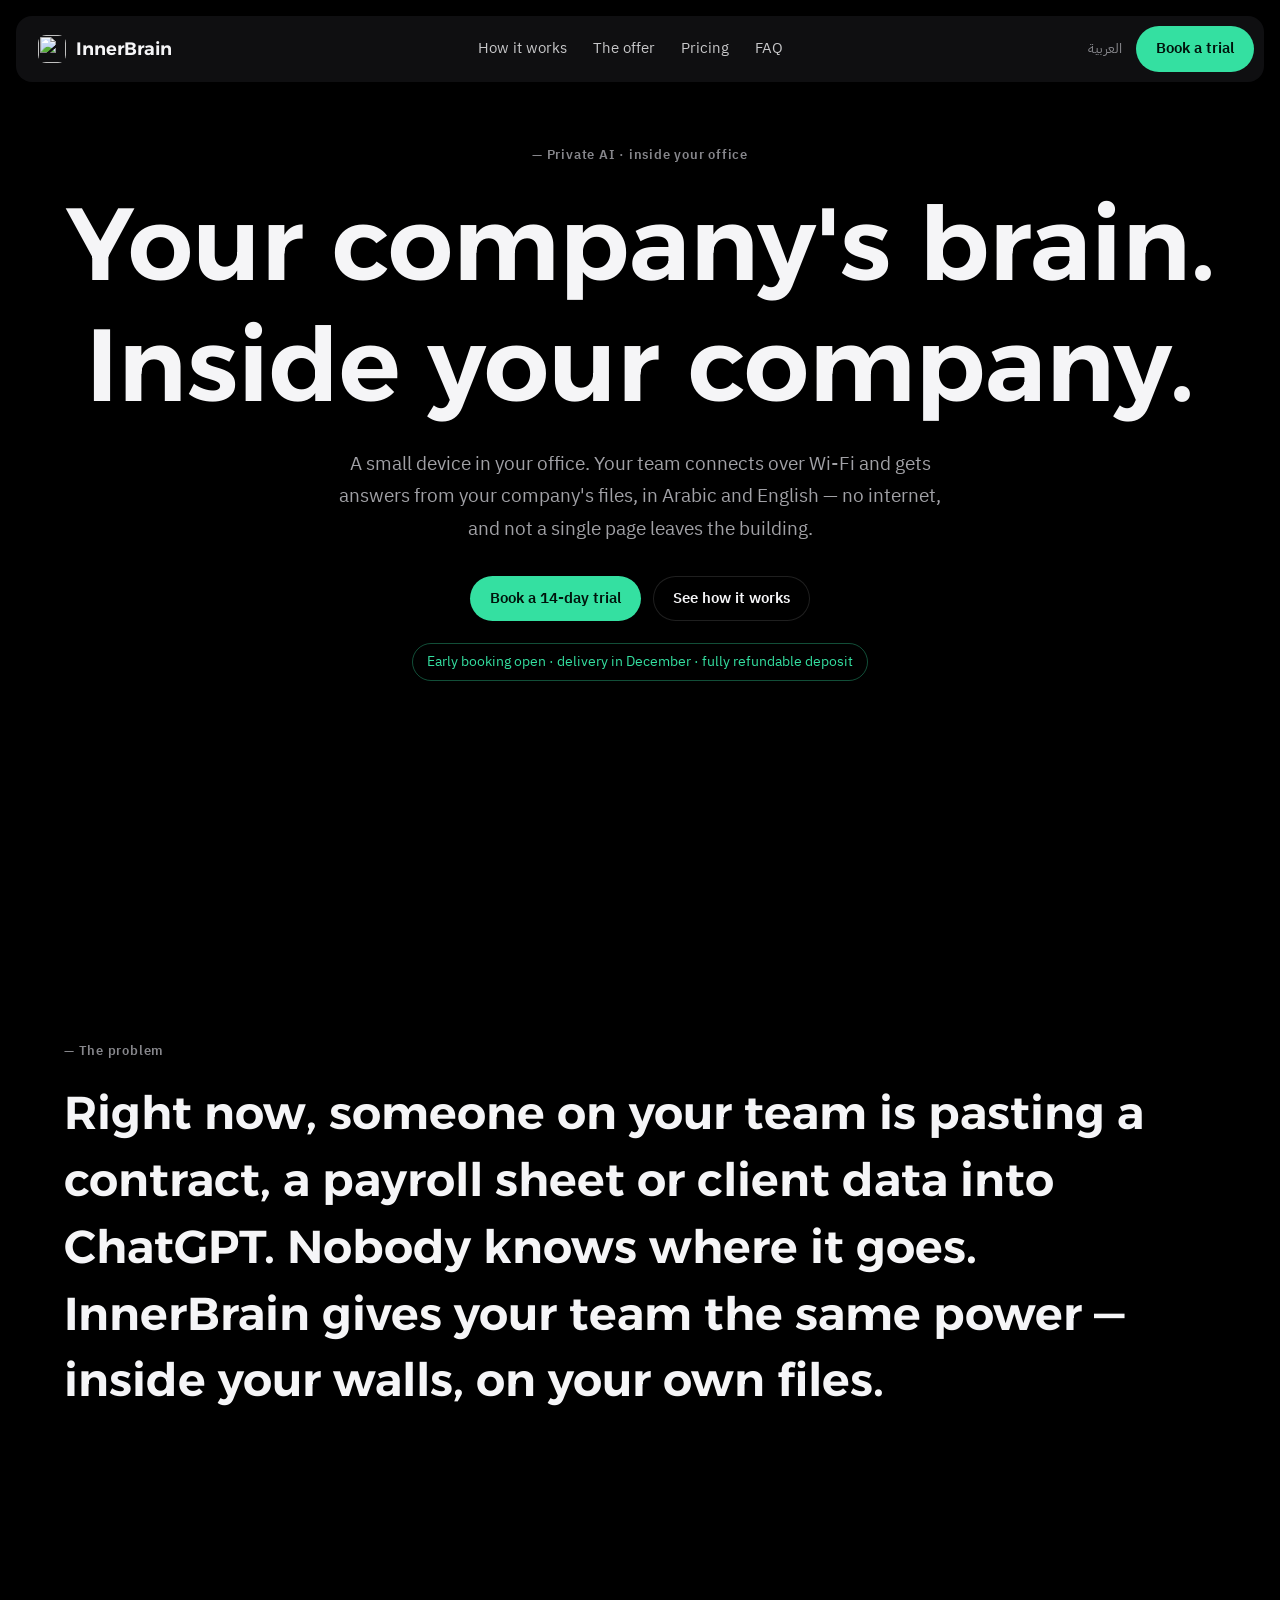
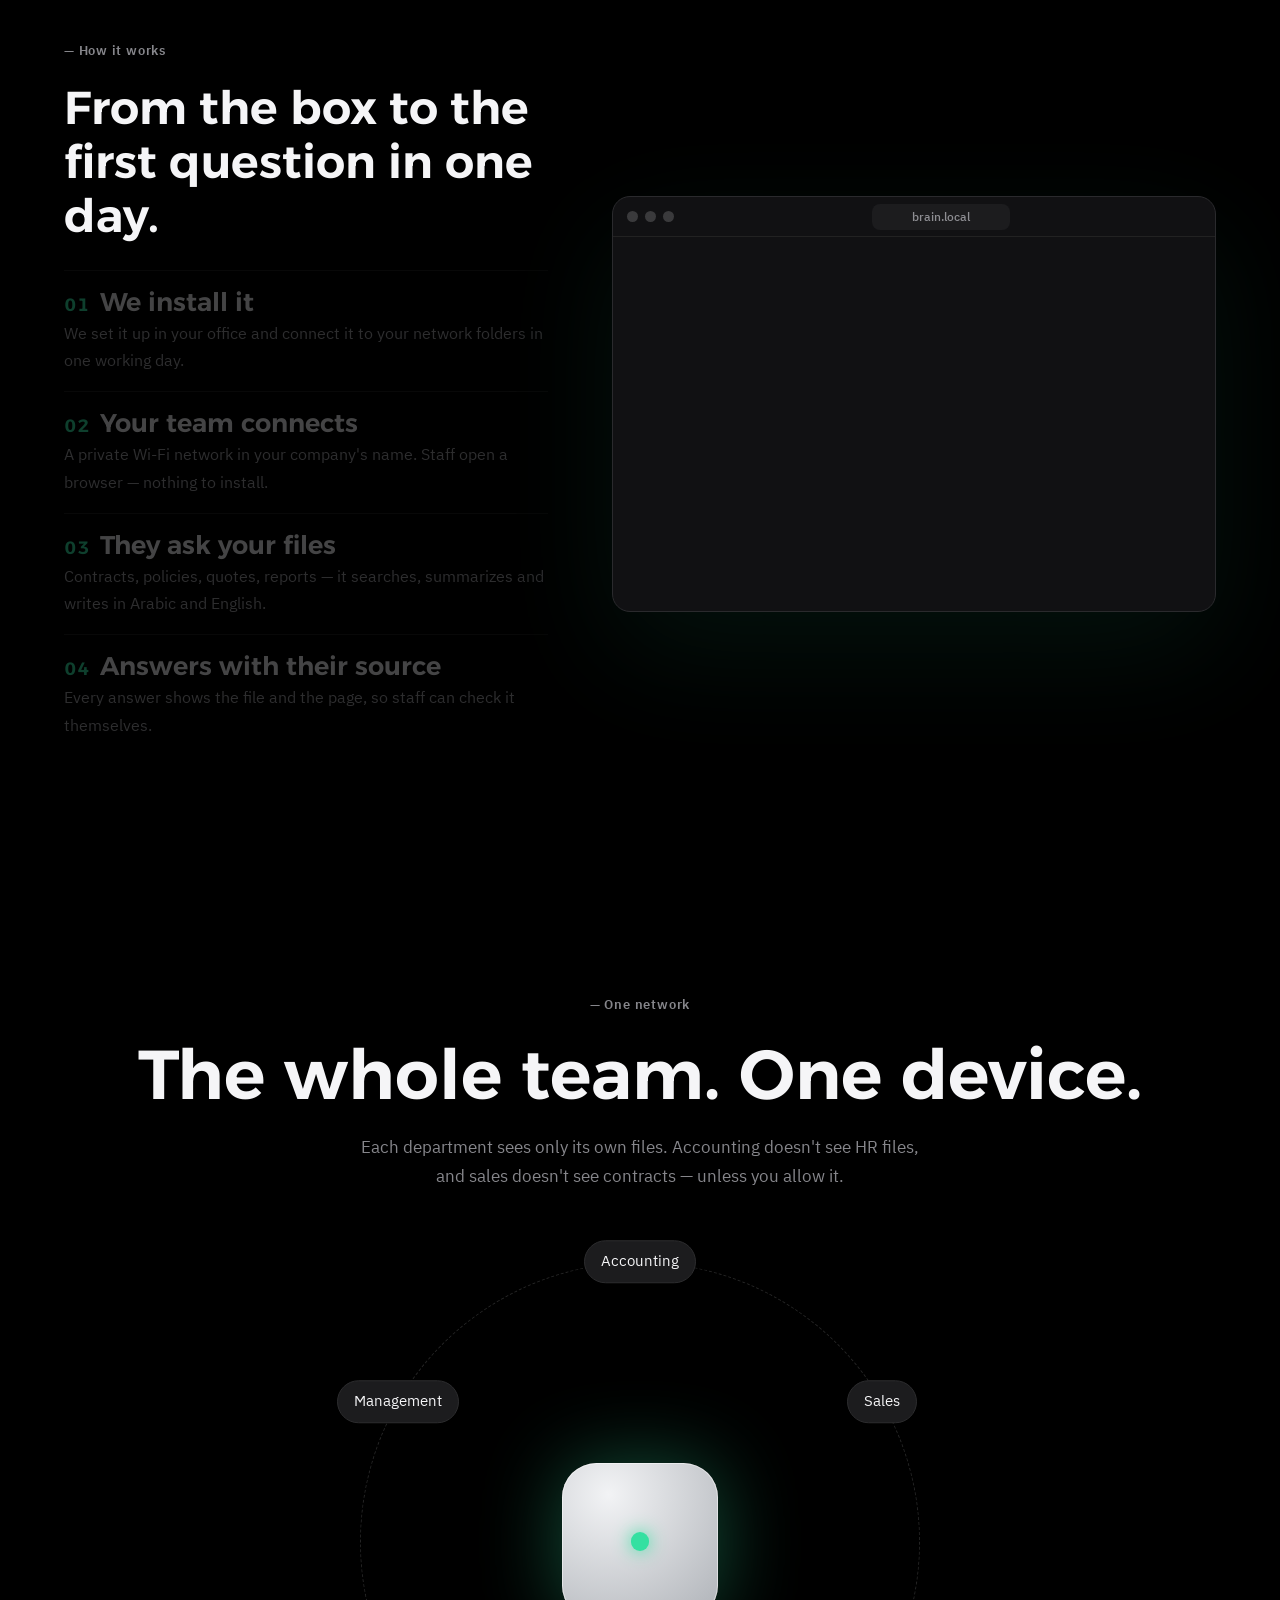
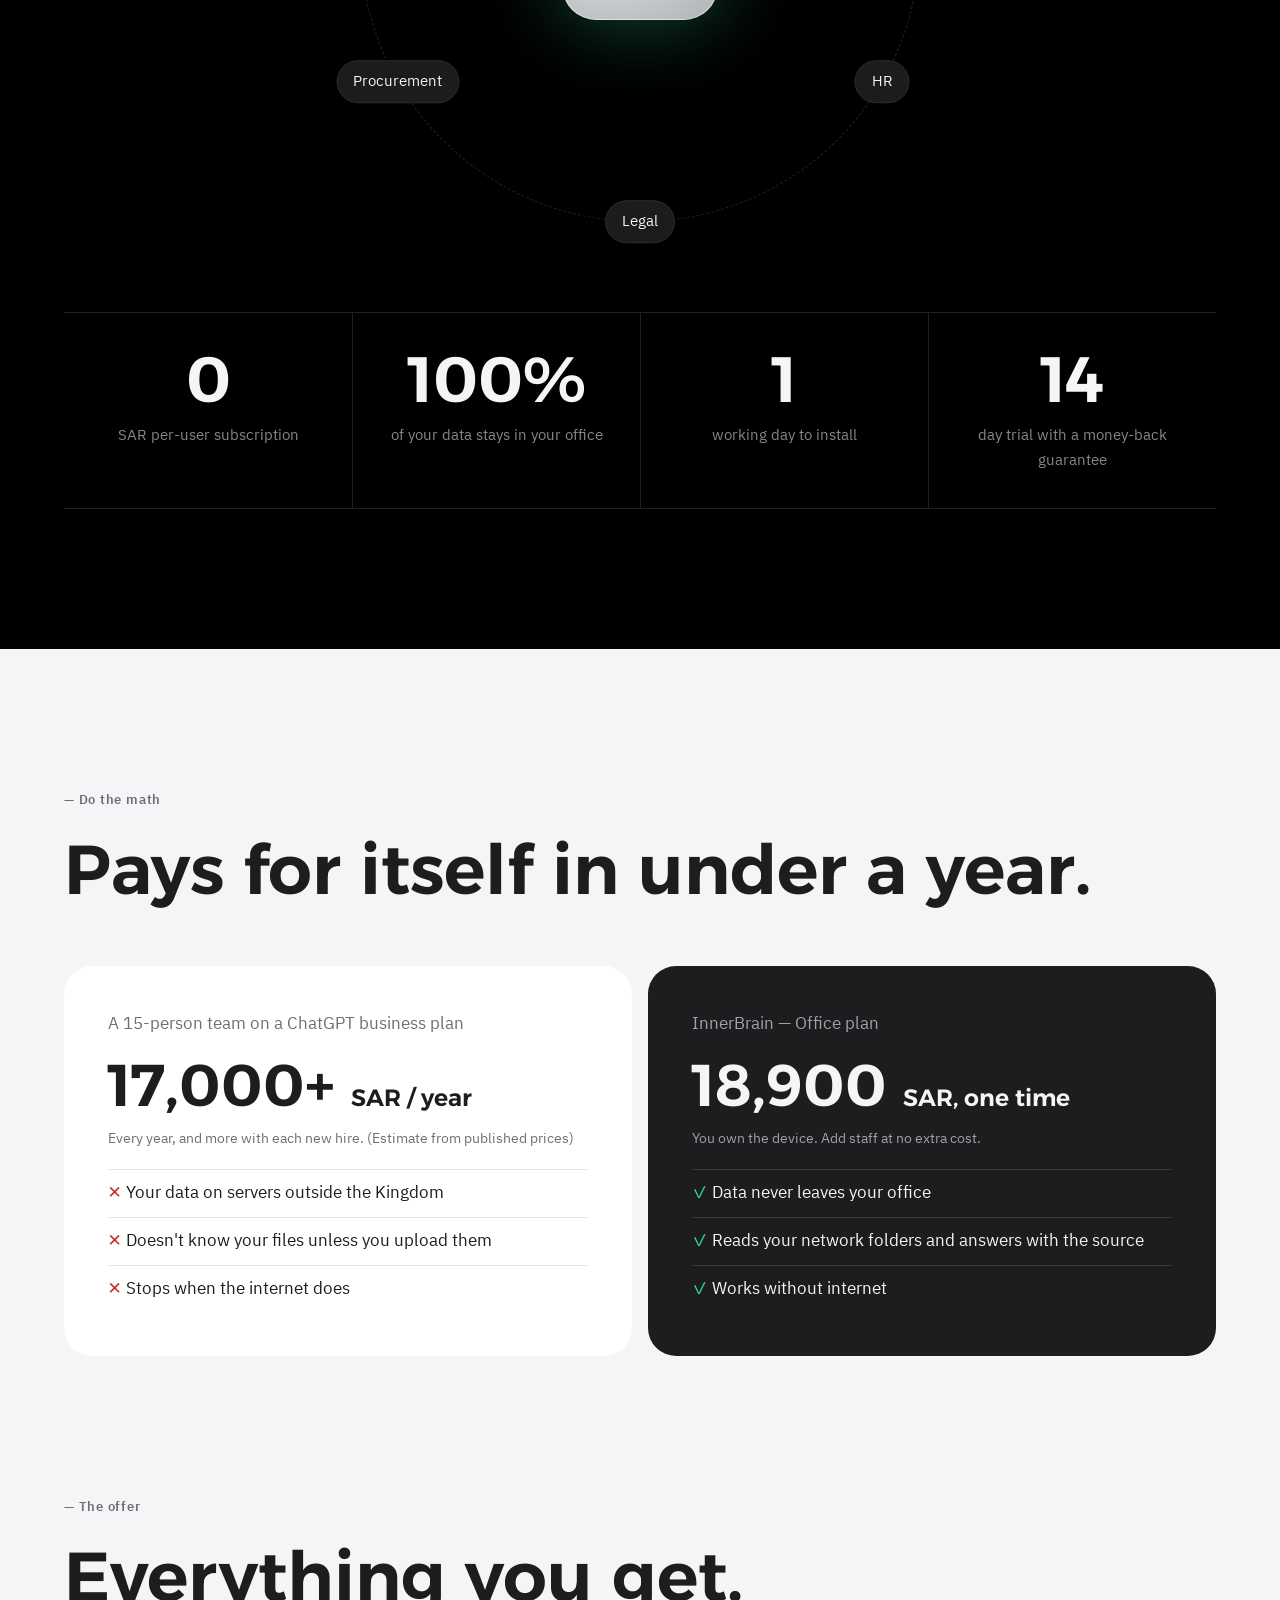
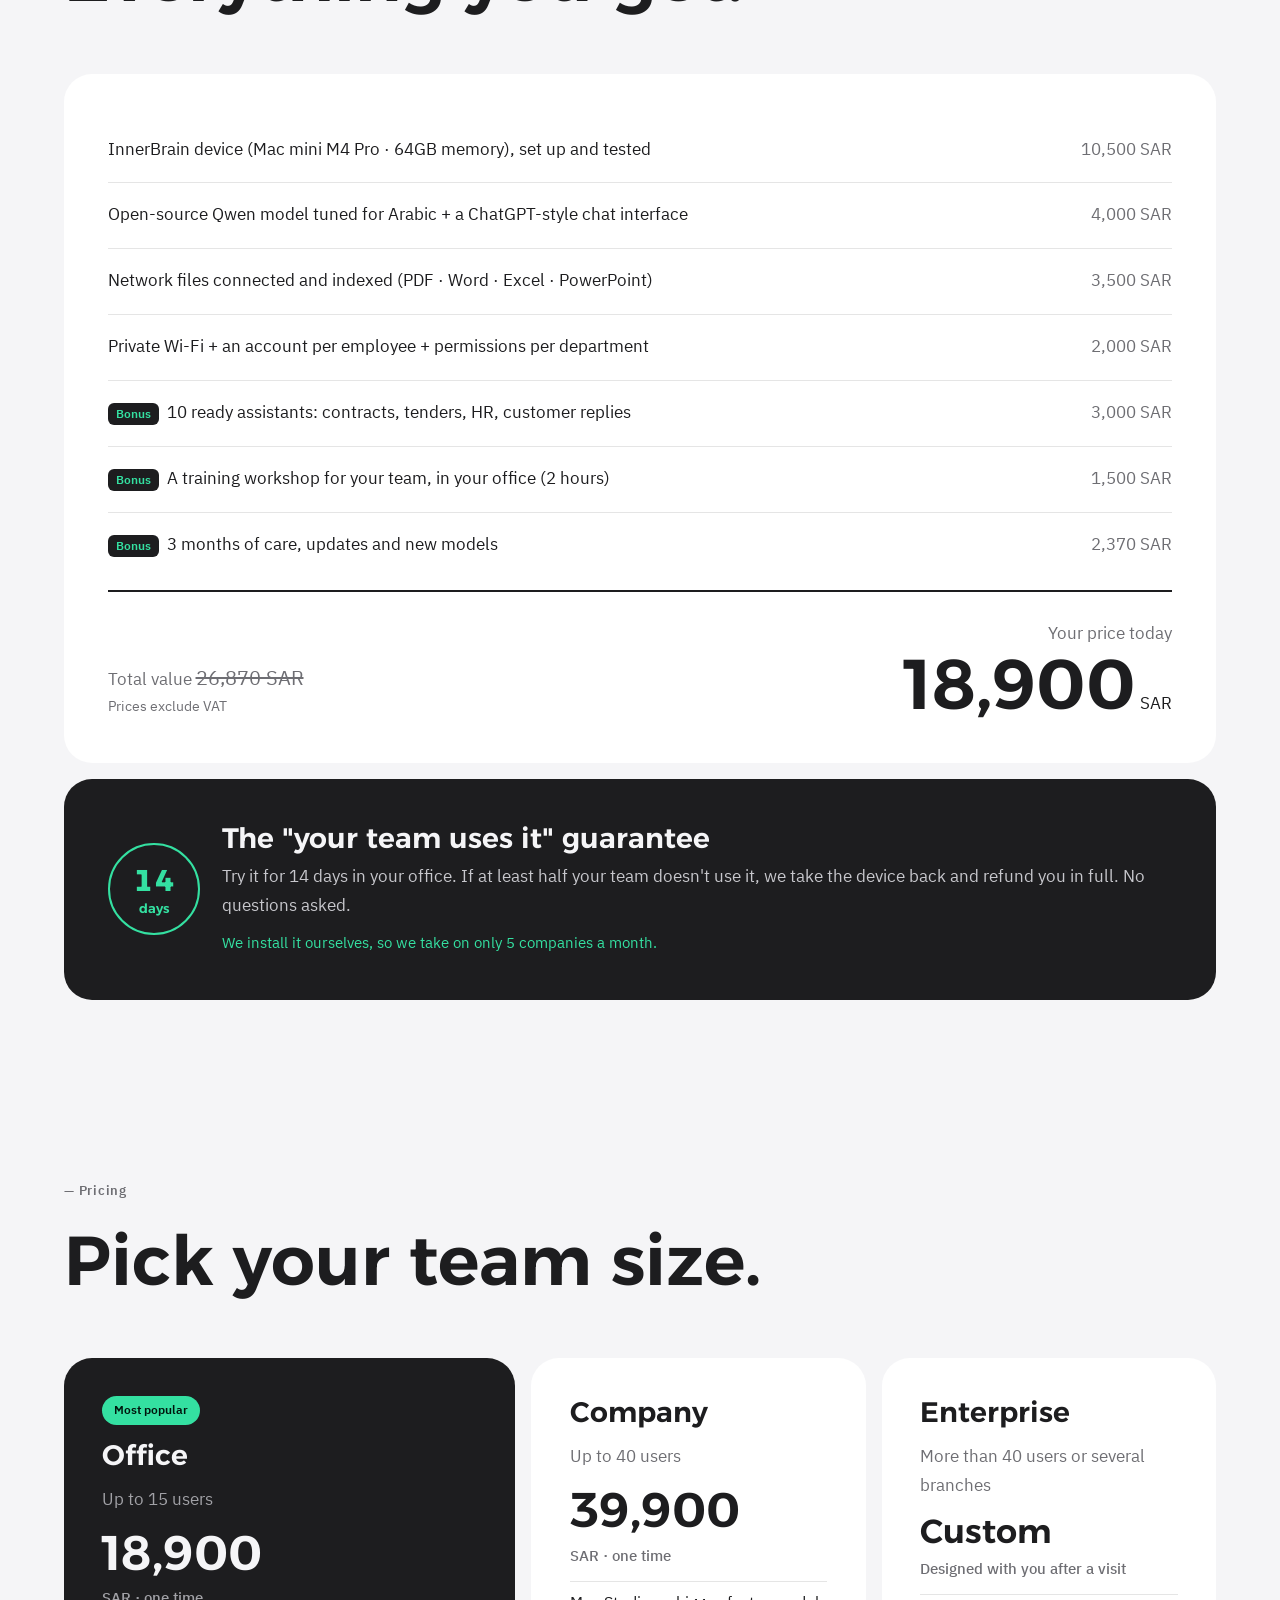
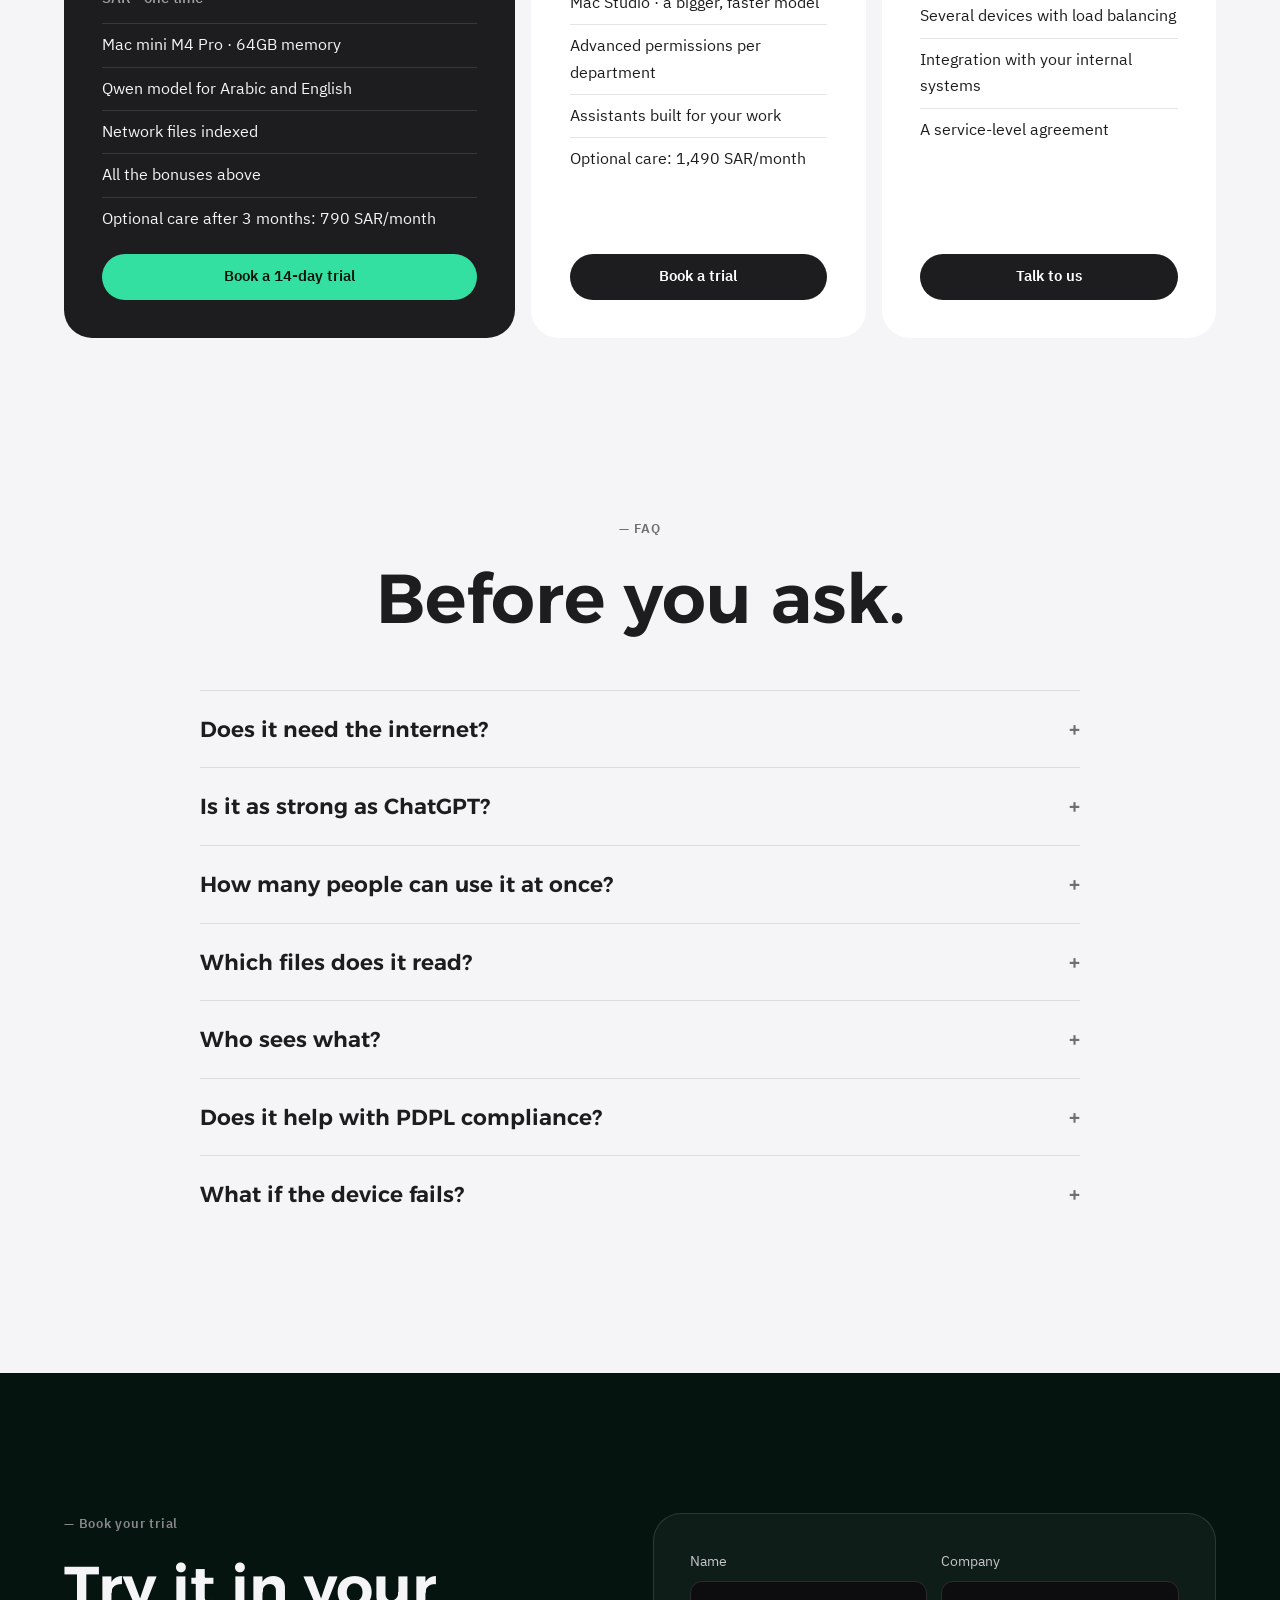
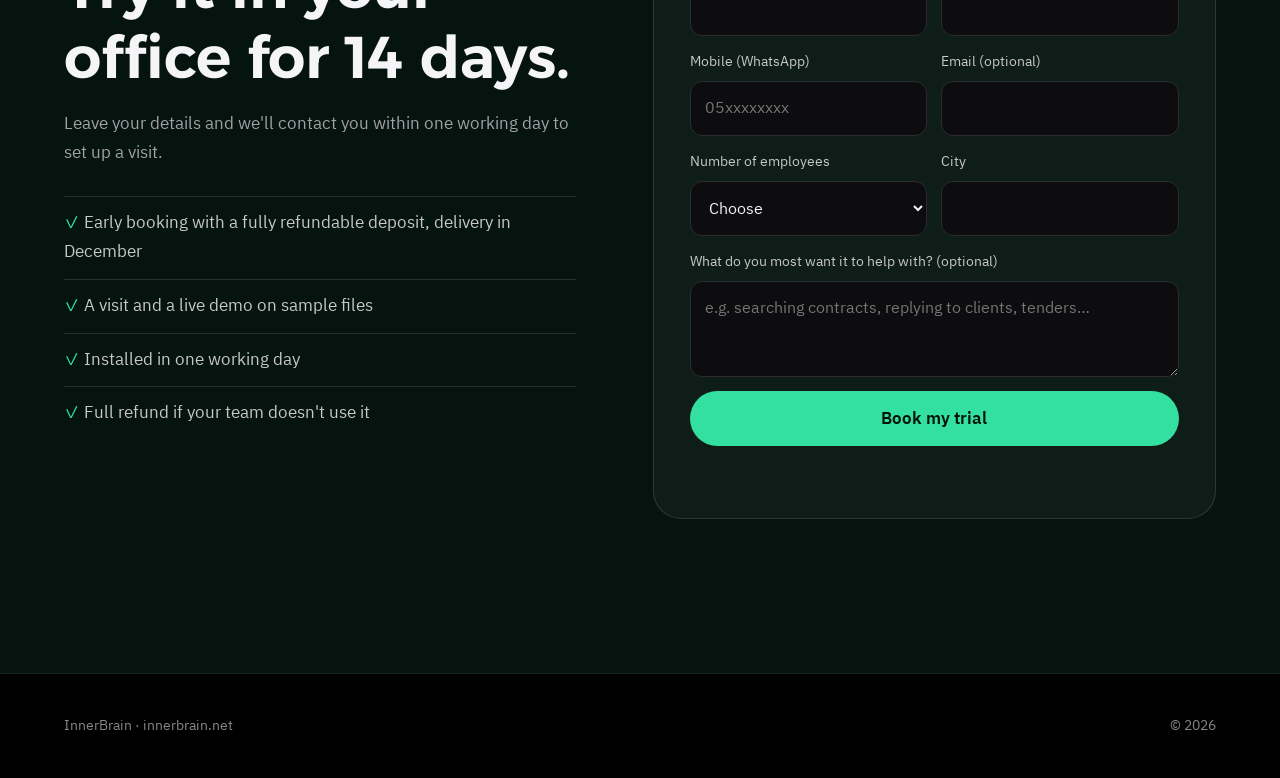
==== public/en.html @ 53746c4b "Add English page at /en and the early-booking line /en is generated from index.html by make_en.py; b" ====
<!doctype html>
<!-- InnerBrain landing page (English, generated by make_en.py from index.html): private on-prem AI box for companies, offer, pricing and demo-request form. -->
<html lang="en" dir="ltr" data-motion="ui">
<head>
<meta charset="utf-8">
<meta name="viewport" content="width=device-width, initial-scale=1">
<title>InnerBrain — Private AI inside your office</title>
<meta name="description" content="A private AI device for your office. Your team asks the company's files in Arabic and English over Wi-Fi — no internet, and no data leaves the building.">
<meta property="og:title" content="InnerBrain — Your company's brain. Inside your company.">
<meta property="og:description" content="Private AI that runs inside your office and knows your files. No per-user subscription, and your data never leaves.">
<meta property="og:url" content="https://innerbrain.net/en">
<meta property="og:type" content="website">
<meta name="theme-color" content="#000000">
<link rel="alternate" hreflang="ar" href="https://innerbrain.net/en"><link rel="alternate" hreflang="en" href="https://innerbrain.net/en">
<link rel="icon" type="image/png" href="/logo.png"><link rel="apple-touch-icon" href="/logo.png">
<link rel="preconnect" href="https://fonts.googleapis.com"><link rel="preconnect" href="https://fonts.gstatic.com" crossorigin>
<link href="https://fonts.googleapis.com/css2?family=Alexandria:wght@500;600;700&family=IBM+Plex+Sans+Arabic:wght@400;500;600&display=swap" rel="stylesheet">
<link rel="stylesheet" href="motion-kit.css">
<style>
:root { --bg:#000; --ink:#f5f5f7; --mute:#86868b; --line:rgba(255,255,255,.12); --paper:#f5f5f7; --dark:#1d1d1f;
  --accent:#34e0a1; --pad:clamp(20px,5vw,72px); --ease:cubic-bezier(.22,1,.36,1); }
* { box-sizing:border-box; margin:0; }
html, body { overflow-x:clip; }
body { background:var(--bg); color:var(--ink); font:400 17px/1.7 "IBM Plex Sans Arabic", system-ui, sans-serif; -webkit-font-smoothing:antialiased; }
h1, h2, h3 { font-family:"Alexandria", "IBM Plex Sans Arabic", sans-serif; font-weight:600; letter-spacing:0; line-height:1.18; }
h1 { font-size:clamp(44px, 8vw, 116px); } h2 { font-size:clamp(34px, 5.4vw, 80px); } h3 { font-size:clamp(22px, 2.2vw, 30px); }
a { color:inherit; }
.eyebrow { font-size:13px; font-weight:600; letter-spacing:.06em; color:var(--mute); margin-bottom:18px; } .eyebrow::before { content:"— "; }
.mute { color:var(--mute); }
.acc { color:var(--accent); }
section { padding:140px var(--pad); position:relative; }
.wrap { max-width:1180px; margin-inline:auto; }
.num { unicode-bidi:plaintext; font-feature-settings:"tnum"; }

/* nav */
nav[data-nav] { display:flex; justify-content:space-between; align-items:center; gap:16px; padding:10px 10px 10px 22px; padding-inline-start:22px; border-radius:16px; background:rgba(22,22,24,.72); backdrop-filter:blur(16px); color:var(--ink); }
nav[data-nav].is-compact { background:rgba(22,22,24,.82); }
.lang { font-size:14px; color:var(--mute); text-decoration:none; margin-inline-end:14px; } .lang:hover { color:var(--ink); }
.preorder { display:inline-block; margin-top:22px; font-size:14px; color:var(--accent); border:1px solid rgba(52,224,161,.35); border-radius:999px; padding:6px 14px; }
.brand { display:flex; align-items:center; gap:10px; font:600 18px "Alexandria"; text-decoration:none; direction:ltr; }
.brand img { width:28px; height:28px; border-radius:8px; display:block; }
.links { display:flex; gap:26px; font-size:15px; } .links a { text-decoration:none; opacity:.8; }
.pill { display:inline-flex; align-items:center; gap:8px; padding:10px 20px; border-radius:999px; background:var(--accent); color:#00140c; font-weight:600; font-size:15px; text-decoration:none; border:0; cursor:pointer; font-family:inherit; transition:background-color .22s var(--ease), color .22s var(--ease); }
.pill:hover { background:#fff; }
.ghost { background:transparent; color:var(--ink); box-shadow:inset 0 0 0 1px var(--line); } .ghost:hover { background:rgba(255,255,255,.08); }
@media (max-width:820px){ .links { display:none; } }

/* hero scene */
.hero { height:100vh; min-height:640px; padding:0; overflow:hidden; text-align:center; }
.hero-copy { position:relative; z-index:2; padding:clamp(110px,16vh,150px) var(--pad) 0; }
.hero-copy p.sub { max-width:620px; margin:22px auto 0; font-size:clamp(17px,1.5vw,20px); color:#a1a1a6; }
.hero-copy .ctas { display:flex; gap:12px; justify-content:center; margin-top:30px; flex-wrap:wrap; }
.stage { position:absolute; inset:0; display:grid; place-items:center; perspective:1500px; pointer-events:none; transform:translateY(46vh); }
.mini { --s:min(56vw, 380px); width:calc(var(--s) * 1.5); height:calc(var(--s) * 1.5); background:transparent; --poster-color:transparent; }
.glow { position:absolute; width:min(110vw, 900px); aspect-ratio:1.6; background:radial-gradient(closest-side, rgba(52,224,161,.34), rgba(52,224,161,.08) 55%, transparent); filter:blur(10px); opacity:0; transform:scale(.7); }
.rings { position:absolute; width:var(--r, min(56vw,380px)); aspect-ratio:1; }
.rings span { position:absolute; inset:0; border-radius:50%; border:1px solid var(--accent); opacity:0; }
.hero.on .rings span { animation:ring 3.6s cubic-bezier(.22,1,.36,1) infinite; } .hero.on .rings span:nth-child(2){ animation-delay:1.2s } .hero.on .rings span:nth-child(3){ animation-delay:2.4s }
@keyframes ring { from { transform:scale(.9); opacity:.55 } to { transform:scale(2.6); opacity:0 } }
.lines { position:absolute; z-index:2; inset-inline:0; top:clamp(110px,18vh,170px); }
.line { position:absolute; inset-inline:0; padding-inline:var(--pad); font:600 clamp(32px,5.6vw,84px)/1.2 "Alexandria"; opacity:0; }
.line small { display:block; font:400 clamp(16px,1.4vw,19px)/1.6 "IBM Plex Sans Arabic"; color:#a1a1a6; margin-top:14px; }
html.static .stage { transform:none; position:relative; height:520px; }
html.static .glow { opacity:1; transform:none; }
html.static .hero { height:auto; }
html.static .lines { position:static; padding-bottom:100px; } html.static .line { position:static; opacity:1; margin-top:28px; font-size:clamp(26px,3.4vw,44px); }

/* manifesto */
.manifesto p[data-highlight] { font:600 clamp(26px,3.6vw,52px)/1.45 "Alexandria"; max-width:1100px; }

/* steps */
[data-steps] { display:grid; grid-template-columns:1fr 1.25fr; gap:clamp(30px,5vw,80px); align-items:center; height:100vh; padding-block:0; }
[data-step] { opacity:.28; padding:16px 0; border-top:1px solid var(--line); transition:opacity .5s var(--ease); }
[data-step].is-on { opacity:1; }
[data-step] h3 { font-size:clamp(20px,2vw,28px); } [data-step] h3 span { color:var(--accent); font-size:.7em; margin-inline-end:10px; }
[data-step] p { color:#a1a1a6; font-size:16px; margin-top:4px; }
.win { position:relative; width:100%; aspect-ratio:16/11; border-radius:18px; background:#111113; border:1px solid #2a2a2d; overflow:hidden; box-shadow:0 40px 120px rgba(52,224,161,.08), 0 30px 80px rgba(0,0,0,.6); }
.win .bar { height:40px; display:flex; align-items:center; gap:7px; padding:0 14px; border-bottom:1px solid #222; direction:ltr; }
.win .bar i { width:11px; height:11px; border-radius:50%; background:#3a3a3c; }
.win .bar em { margin-inline:auto; font:500 12px/1 "IBM Plex Sans Arabic"; font-style:normal; color:#8e8e93; background:#1c1c1e; padding:7px 40px; border-radius:8px; }
[data-screen] { position:absolute; inset:40px 0 0; padding:clamp(16px,3vw,34px); opacity:0; transition:opacity .5s var(--ease); display:flex; flex-direction:column; gap:12px; font-size:clamp(13px,1.15vw,16px); }
[data-screen].is-on { opacity:1; }
.wifi { max-width:340px; margin:auto; width:100%; background:#1c1c1e; border-radius:14px; padding:8px; }
.wifi div { display:flex; justify-content:space-between; padding:10px 12px; border-radius:9px; color:#d1d1d6; }
.wifi div.sel { background:var(--accent); color:#00140c; font-weight:600; }
.msg { max-width:82%; padding:12px 16px; border-radius:16px; line-height:1.65; }
.msg.me { align-self:flex-start; background:#2c2c2e; border-start-start-radius:4px; }
.msg.ai { align-self:flex-end; background:#1a2a23; border:1px solid rgba(52,224,161,.25); border-start-end-radius:4px; }
.src { display:inline-flex; gap:8px; align-items:center; margin-top:10px; font-size:.85em; color:var(--accent); background:rgba(52,224,161,.08); padding:5px 10px; border-radius:8px; }
.chips { display:flex; gap:8px; flex-wrap:wrap; } .chips span { border:1px solid #333; border-radius:999px; padding:6px 12px; color:#aeaeb2; font-size:.9em; }
.typing { color:var(--mute); font-size:.9em; } .typing::after { content:"…"; animation:blink 1.2s steps(3) infinite; }
@keyframes blink { 50% { opacity:.2 } }
@media (max-width:767px){ [data-steps] { grid-template-columns:1fr; height:auto; padding-block:120px; } }

/* network orbit */
.net { text-align:center; overflow:hidden; }
.orbit-box { position:relative; width:min(84vw,560px); aspect-ratio:1; margin:70px auto 0; }
.orbit-box .core { position:absolute; inset:36%; border-radius:22%; background:radial-gradient(120% 120% at 30% 20%,#f2f3f5,#a5a9af); box-shadow:0 0 80px rgba(52,224,161,.35), inset 0 0 0 1px rgba(255,255,255,.5); }
.orbit-box .core::after { content:""; position:absolute; inset:44%; border-radius:50%; background:var(--accent); box-shadow:0 0 18px var(--accent); }
.orbit-box .track { position:absolute; inset:0; border-radius:50%; border:1px dashed rgba(255,255,255,.14); }
.mk-orbit { position:absolute; inset:0; }
.mk-orbit > span { position:absolute; translate:-50% -50%; white-space:nowrap; background:#1c1c1e; border:1px solid #2c2c2e; padding:8px 16px; border-radius:999px; font-size:clamp(12px,1.4vw,15px); }

/* stats */
.stats { display:grid; grid-template-columns:repeat(4,1fr); margin-top:90px; border-block:1px solid var(--line); }
.stats > div { padding:34px 24px; border-inline-start:1px solid var(--line); } .stats > div:first-child { border-inline-start:0; }
.stats b { display:block; font:600 clamp(40px,5vw,72px)/1 "Alexandria"; }
.stats span { color:var(--mute); font-size:15px; display:block; margin-top:12px; }
@media (max-width:820px){ .stats { grid-template-columns:1fr 1fr; } .stats > div:nth-child(3) { border-inline-start:0; } .stats > div { border-top:1px solid var(--line); } }

/* light half */
.light { background:var(--paper); color:var(--dark); --line:rgba(0,0,0,.1); --mute:#6e6e73; }
.vs { display:grid; grid-template-columns:1fr 1fr; gap:16px; margin-top:56px; }
.vs > div { border-radius:28px; padding:clamp(26px,3.4vw,48px); background:#fff; }
.vs > div.us { background:var(--dark); color:#f5f5f7; }
.vs .big { font:600 clamp(40px,4.6vw,68px)/1.1 "Alexandria"; margin:14px 0 10px; }
.vs ul { padding:0; list-style:none; margin-top:18px; } .vs li { padding:9px 0; border-top:1px solid var(--line); }
.vs .us li { border-color:rgba(255,255,255,.12); }
.vs .us li::before { content:"✓  "; color:var(--accent); } .vs .them li::before { content:"✕  "; color:#c4302b; }
@media (max-width:820px){ .vs { grid-template-columns:1fr; } }

.stack { margin-top:56px; background:#fff; border-radius:28px; padding:clamp(22px,3.4vw,52px); }
.stack .row { display:flex; justify-content:space-between; gap:20px; padding:18px 0; border-top:1px solid var(--line); }
.stack .row:first-child { border-top:0; }
.stack .row .v { white-space:nowrap; color:var(--mute); }
.stack .row em { font-style:normal; font-size:12px; font-weight:600; background:var(--dark); color:var(--accent); padding:2px 8px; border-radius:6px; margin-inline-end:8px; }
.stack .total { display:flex; justify-content:space-between; align-items:end; flex-wrap:wrap; gap:20px; margin-top:12px; padding-top:28px; border-top:2px solid var(--dark); }
.stack .total s { color:var(--mute); font-size:20px; }
.stack .total b { font:600 clamp(44px,5.5vw,80px)/1 "Alexandria"; }
.guarantee { display:grid; grid-template-columns:auto 1fr; gap:22px; align-items:center; margin-top:16px; background:var(--dark); color:#f5f5f7; border-radius:28px; padding:clamp(22px,3.4vw,44px); }
.seal { width:92px; height:92px; border-radius:50%; border:2px solid var(--accent); display:grid; place-items:center; text-align:center; font:600 13px/1.3 "Alexandria"; color:var(--accent); }
.seal b { font-size:30px; display:block; }

.tiers { display:grid; grid-template-columns:1.35fr 1fr 1fr; gap:16px; margin-top:56px; align-items:stretch; }
.tier { background:#fff; border-radius:28px; padding:clamp(24px,3vw,40px); display:flex; flex-direction:column; gap:14px; }
.tier.hot { background:var(--dark); color:#f5f5f7; --mute:#a1a1a6; --line:rgba(255,255,255,.12); }
.tier .tag { align-self:flex-start; font-size:12px; font-weight:600; background:var(--accent); color:#00140c; padding:4px 12px; border-radius:999px; }
.tier .price { font:600 clamp(36px,3.8vw,56px)/1 "Alexandria"; }
.tier .price small { display:block; margin-top:10px; font:500 15px "IBM Plex Sans Arabic"; color:var(--mute); }
.tier .price.ask { font-size:clamp(28px,2.6vw,38px); }
.cta h2 { font-size:clamp(36px,4.6vw,68px); }
.tier ul { list-style:none; padding:0; flex:1; } .tier li { padding:8px 0; border-top:1px solid var(--line); font-size:15.5px; }
.tier .pill { justify-content:center; } .tier:not(.hot) .pill { background:var(--dark); color:#fff; } .tier:not(.hot) .pill:hover { background:var(--accent); color:#00140c; }
@media (max-width:900px){ .tiers { grid-template-columns:1fr; } }

.faq { max-width:880px; margin:50px auto 0; }
.faq details { border-top:1px solid var(--line); padding:22px 0; }
.faq summary { cursor:pointer; list-style:none; display:flex; justify-content:space-between; gap:20px; font:600 clamp(18px,1.7vw,22px)/1.5 "Alexandria"; }
.faq summary::after { content:"+"; color:var(--mute); transition:transform .4s var(--ease); }
.faq details[open] summary::after { transform:rotate(45deg); }
.faq details p { color:#424245; margin-top:12px; max-width:760px; }

/* cta + form */
.cta { overflow:hidden; min-height:100vh; }
.cta [data-flood] { position:absolute; inset:0; background:#06140f; }
.cta .wrap { position:relative; display:grid; grid-template-columns:1fr 1.1fr; gap:clamp(30px,6vw,90px); align-items:start; }
form { display:grid; grid-template-columns:1fr 1fr; gap:14px; background:rgba(255,255,255,.04); border:1px solid var(--line); border-radius:28px; padding:clamp(20px,3vw,36px); }
form label { display:grid; gap:7px; font-size:14px; color:#c7c7cc; }
form .full { grid-column:1/-1; }
input, select, textarea { font:inherit; font-size:16px; color:var(--ink); background:#0d0d0f; border:1px solid #2c2c2e; border-radius:12px; padding:13px 14px; width:100%; transition:border-color .22s var(--ease); }
input:focus, select:focus, textarea:focus { outline:none; border-color:var(--accent); }
input[type=tel], input[type=email] { direction:ltr; text-align:left; }
textarea { min-height:96px; resize:vertical; }
.hp { position:absolute; inset-inline-start:-9999px; }
form .pill { justify-content:center; padding:15px; font-size:17px; }
#formMsg { min-height:1.5em; font-size:15px; } #formMsg.err { color:#ff6b6b; }
.thanks { text-align:center; padding:50px 20px; } .thanks b { display:block; font:600 34px "Alexandria"; color:var(--accent); margin-bottom:10px; }
.promise { list-style:none; padding:0; margin-top:28px; } .promise li { padding:12px 0; border-top:1px solid var(--line); color:#c7c7cc; } .promise li::before { content:"✓  "; color:var(--accent); }
@media (max-width:900px){ .cta .wrap, form { grid-template-columns:1fr; } }

footer { padding:40px var(--pad); color:var(--mute); font-size:14px; display:flex; justify-content:space-between; flex-wrap:wrap; gap:12px; border-top:1px solid var(--line); }
</style>
<script src="https://cdnjs.cloudflare.com/ajax/libs/gsap/3.12.5/gsap.min.js"></script>
<script src="https://cdnjs.cloudflare.com/ajax/libs/gsap/3.12.5/ScrollTrigger.min.js"></script>
<script type="module" src="https://ajax.googleapis.com/ajax/libs/model-viewer/4.1.0/model-viewer.min.js"></script>
<script src="https://cdn.jsdelivr.net/npm/lenis@1.1.13/dist/lenis.min.js"></script>
</head>
<body>
<div data-progress style="color:var(--accent)"></div>
<nav data-nav="hide">
  <a class="brand" href="#top"><img src="/logo.png" alt="" width="28" height="28">InnerBrain</a>
  <div class="links"><a class="mk-nudge" href="#how">How it works</a><a class="mk-nudge" href="#offer">The offer</a><a class="mk-nudge" href="#pricing">Pricing</a><a class="mk-nudge" href="#faq">FAQ</a></div>
  <div><a class="lang" href="/" hreflang="ar" lang="ar">العربية</a><a class="pill" href="#book">Book a trial</a></div>
</nav>

<main id="top">
<!-- Scene 1: product reveal (pinned, scrubbed) -->
<section class="hero" data-intro>
  <div class="hero-copy">
    <p class="eyebrow" data-intro-item>Private AI · inside your office</p>
    <h1 data-intro-title>Your company's brain.<br>Inside your company.</h1>
    <p class="sub" data-intro-item>A small device in your office. Your team connects over Wi-Fi and gets answers from your company's files, in Arabic and English — no internet, and not a single page leaves the building.</p>
    <div class="ctas" data-intro-item><a class="pill" href="#book">Book a 14-day trial</a><a class="pill ghost" href="#how">See how it works</a></div>
    <p class="preorder" data-intro-item>Early booking open · delivery in December · fully refundable deposit</p>
  </div>
  <div class="stage" aria-hidden="true">
    <div class="glow"></div>
    <div class="rings"><span></span><span></span><span></span></div>
    <model-viewer class="mini" src="macmini.glb" alt="InnerBrain device" camera-orbit="0deg 0deg auto" field-of-view="28deg" interaction-prompt="none" disable-zoom disable-pan disable-tap loading="eager" shadow-intensity="1" shadow-softness=".9" exposure="0.9" environment-image="neutral" interpolation-decay="60"></model-viewer>
  </div>
  <div class="lines">
    <p class="line">Works without internet.<small>The network is fully internal. If the internet goes down, work goes on.</small></p>
    <p class="line">No per-user subscription.<small>Pay once, and the device is yours.</small></p>
    <p class="line">Your data never leaves the office.<small><span class="acc">Ever.</span> No cloud, no outside servers, no training on your files.</small></p>
  </div>
</section>

<section class="manifesto">
  <div class="wrap">
    <p class="eyebrow">The problem</p>
    <p data-highlight>Right now, someone on your team is pasting a contract, a payroll sheet or client data into ChatGPT. Nobody knows where it goes. InnerBrain gives your team the same power — inside your walls, on your own files.</p>
  </div>
</section>

<!-- Scene 2: how it works (pinned steps) -->
<section id="how" data-steps class="mk-stage">
  <div>
    <p class="eyebrow">How it works</p>
    <h2 style="font-size:clamp(30px,3.6vw,52px);margin-bottom:26px">From the box to the first question in one day.</h2>
    <div data-step><h3><span class="num">01</span>We install it</h3><p>We set it up in your office and connect it to your network folders in one working day.</p></div>
    <div data-step><h3><span class="num">02</span>Your team connects</h3><p>A private Wi-Fi network in your company's name. Staff open a browser — nothing to install.</p></div>
    <div data-step><h3><span class="num">03</span>They ask your files</h3><p>Contracts, policies, quotes, reports — it searches, summarizes and writes in Arabic and English.</p></div>
    <div data-step><h3><span class="num">04</span>Answers with their source</h3><p>Every answer shows the file and the page, so staff can check it themselves.</p></div>
    <div data-steps-bar style="width:100%;height:2px;background:var(--accent);transform-origin:left;transform:scaleX(0);margin-top:10px"></div>
  </div>
  <div class="win" data-device>
    <div class="bar"><i></i><i></i><i></i><em>brain.local</em></div>
    <div data-screen>
      <p class="mute" style="text-align:center;margin-top:auto">Choose a network</p>
      <div class="wifi"><div class="sel"><span>InnerBrain-Office</span><span>🔒</span></div><div><span>Office-Guest</span><span>🔒</span></div><div><span>Printer-3F</span><span></span></div></div>
      <p class="mute" style="text-align:center;margin-bottom:auto;font-size:.85em">No internet needed — the device is the network.</p>
    </div>
    <div data-screen>
      <p style="font:600 1.6em 'Alexandria';margin-top:auto">Good morning, Sarah.</p>
      <p class="mute">How can I help today?</p>
      <div class="chips" style="margin-bottom:auto"><span>Summarize the supplier contract</span><span>Draft a reply to the client</span><span>Search the leave policy</span><span>Compare the quotes</span></div>
    </div>
    <div data-screen>
      <div class="msg me">What are the termination terms with the aluminium supplier? Is there a penalty?</div>
      <p class="typing">Searching 1,284 files on the network</p>
    </div>
    <div data-screen>
      <div class="msg me">What are the termination terms with the aluminium supplier? Is there a penalty?</div>
      <div class="msg ai">Either party may terminate with <b>60 days'</b> written notice. If you terminate before the end of the first year, a penalty of <b>10%</b> of the remaining orders applies.<br><span class="src">PDF · Contracts/Suppliers/Aluminium-2025 · page 7</span></div>
    </div>
  </div>
</section>

<!-- Scene 3: one network, whole team -->
<section class="net">
  <div class="wrap">
    <p class="eyebrow" data-fade>One network</p>
    <h2 data-split>The whole team. One device.</h2>
    <p class="mute" data-fade style="max-width:560px;margin:18px auto 0">Each department sees only its own files. Accounting doesn't see HR files, and sales doesn't see contracts — unless you allow it.</p>
    <div class="orbit-box" aria-hidden="true">
      <div class="track"></div>
      <div class="core"></div>
      <div class="mk-orbit">
        <span style="left:50%;top:0%">Accounting</span>
        <span style="left:93.3%;top:25%">Sales</span>
        <span style="left:93.3%;top:75%">HR</span>
        <span style="left:50%;top:100%">Legal</span>
        <span style="left:6.7%;top:75%">Procurement</span>
        <span style="left:6.7%;top:25%">Management</span>
      </div>
    </div>
    <div class="stats" data-stagger>
      <div><b class="num" data-count="en-US">0</b><span>SAR per-user subscription</span></div>
      <div><b class="num" data-count="en-US">100%</b><span>of your data stays in your office</span></div>
      <div><b class="num" data-count="en-US">1</b><span>working day to install</span></div>
      <div><b class="num" data-count="en-US">14</b><span>day trial with a money-back guarantee</span></div>
    </div>
  </div>
</section>

<!-- Light half: math, offer, pricing, FAQ -->
<section class="light" id="offer">
  <div class="wrap">
    <p class="eyebrow" data-fade>Do the math</p>
    <h2 data-split>Pays for itself in under a year.</h2>
    <div class="vs" data-stagger>
      <div class="them">
        <p class="mute">A 15-person team on a ChatGPT business plan</p>
        <p class="big"><span dir="ltr">17,000+</span> <small style="font-size:.4em">SAR / year</small></p>
        <p class="mute" style="font-size:14px">Every year, and more with each new hire. (Estimate from published prices)</p>
        <ul><li>Your data on servers outside the Kingdom</li><li>Doesn't know your files unless you upload them</li><li>Stops when the internet does</li></ul>
      </div>
      <div class="us">
        <p style="color:#a1a1a6">InnerBrain — Office plan</p>
        <p class="big num">18,900 <small style="font-size:.4em">SAR, one time</small></p>
        <p style="color:#a1a1a6;font-size:14px">You own the device. Add staff at no extra cost.</p>
        <ul><li>Data never leaves your office</li><li>Reads your network folders and answers with the source</li><li>Works without internet</li></ul>
      </div>
    </div>

    <div style="margin-top:140px">
      <p class="eyebrow" data-fade>The offer</p>
      <h2 data-split>Everything you get.</h2>
    </div>
    <div class="stack" data-stagger>
      <div class="row"><span>InnerBrain device (Mac mini M4 Pro · 64GB memory), set up and tested</span><span class="v num">10,500 SAR</span></div>
      <div class="row"><span>Open-source Qwen model tuned for Arabic + a ChatGPT-style chat interface</span><span class="v num">4,000 SAR</span></div>
      <div class="row"><span>Network files connected and indexed (PDF · Word · Excel · PowerPoint)</span><span class="v num">3,500 SAR</span></div>
      <div class="row"><span>Private Wi-Fi + an account per employee + permissions per department</span><span class="v num">2,000 SAR</span></div>
      <div class="row"><span><em>Bonus</em>10 ready assistants: contracts, tenders, HR, customer replies</span><span class="v num">3,000 SAR</span></div>
      <div class="row"><span><em>Bonus</em>A training workshop for your team, in your office (2 hours)</span><span class="v num">1,500 SAR</span></div>
      <div class="row"><span><em>Bonus</em>3 months of care, updates and new models</span><span class="v num">2,370 SAR</span></div>
      <div class="total">
        <div><p class="mute">Total value <s class="num">26,870 SAR</s></p><p class="mute" style="font-size:14px">Prices exclude VAT</p></div>
        <div style="text-align:right"><p class="mute">Your price today</p><b class="num">18,900</b> <span>SAR</span></div>
      </div>
    </div>
    <div class="guarantee" data-fade>
      <div class="seal"><span><b class="num">14</b>days</span></div>
      <div>
        <h3>The "your team uses it" guarantee</h3>
        <p style="color:#c7c7cc;margin-top:8px">Try it for 14 days in your office. If at least half your team doesn't use it, we take the device back and refund you in full. No questions asked.</p>
        <p class="acc" style="margin-top:10px;font-size:15px">We install it ourselves, so we take on only 5 companies a month.</p>
      </div>
    </div>
  </div>
</section>

<section class="light" id="pricing" style="padding-top:40px">
  <div class="wrap">
    <p class="eyebrow" data-fade>Pricing</p>
    <h2 data-split>Pick your team size.</h2>
    <div class="tiers" data-stagger>
      <div class="tier hot">
        <span class="tag">Most popular</span>
        <h3>Office</h3>
        <p class="mute">Up to 15 users</p>
        <p class="price num">18,900 <small>SAR · one time</small></p>
        <ul><li>Mac mini M4 Pro · 64GB memory</li><li>Qwen model for Arabic and English</li><li>Network files indexed</li><li>All the bonuses above</li><li>Optional care after 3 months: <span class="num">790</span> SAR/month</li></ul>
        <a class="pill" href="#book" data-tier="office">Book a 14-day trial</a>
      </div>
      <div class="tier">
        <h3>Company</h3>
        <p class="mute">Up to 40 users</p>
        <p class="price num">39,900 <small>SAR · one time</small></p>
        <ul><li>Mac Studio · a bigger, faster model</li><li>Advanced permissions per department</li><li>Assistants built for your work</li><li>Optional care: <span class="num">1,490</span> SAR/month</li></ul>
        <a class="pill" href="#book" data-tier="company">Book a trial</a>
      </div>
      <div class="tier">
        <h3>Enterprise</h3>
        <p class="mute">More than 40 users or several branches</p>
        <p class="price ask">Custom<small>Designed with you after a visit</small></p>
        <ul><li>Several devices with load balancing</li><li>Integration with your internal systems</li><li>A service-level agreement</li></ul>
        <a class="pill" href="#book" data-tier="enterprise">Talk to us</a>
      </div>
    </div>
  </div>
</section>

<section class="light" id="faq" style="padding-top:40px">
  <div class="wrap">
    <p class="eyebrow" data-fade style="text-align:center">FAQ</p>
    <h2 data-split style="text-align:center">Before you ask.</h2>
    <div class="faq">
      <details><summary>Does it need the internet?</summary><p>No. Everything runs inside your office network. Internet is only needed if you want remote updates, and that's optional.</p></details>
      <details><summary>Is it as strong as ChatGPT?</summary><p>For everyday work — summarizing, writing, searching your files, translating — it's very close. On very complex problems, the big cloud models are stronger. Our edge: it knows your files, and doesn't leak them.</p></details>
      <details><summary>How many people can use it at once?</summary><p>The Office plan is comfortable for up to 15 daily active users. If several people ask in the same second, answers take a few seconds longer. For bigger teams, the Company plan.</p></details>
      <details><summary>Which files does it read?</summary><p>PDF, Word, Excel, PowerPoint and text, in Arabic and English. We connect only the network folders you choose.</p></details>
      <details><summary>Who sees what?</summary><p>Every employee has an account and every department its own file space. You set the permissions, and we configure them with you on installation day.</p></details>
      <details><summary>Does it help with PDPL compliance?</summary><p>Keeping data inside your building makes compliance much easier, because nothing is transferred to a third party. We don't give legal advice, though; check with your counsel for your case.</p></details>
      <details><summary>What if the device fails?</summary><p>It carries the manufacturer's warranty, and during the care period we replace or repair it and restore your setup.</p></details>
    </div>
  </div>
</section>

<!-- Final CTA + form -->
<section class="cta" id="book">
  <div data-flood></div>
  <div class="wrap">
    <div>
      <p class="eyebrow">Book your trial</p>
      <h2 data-split>Try it in your office for 14 days.</h2>
      <p style="color:#a1a1a6;margin-top:18px">Leave your details and we'll contact you within one working day to set up a visit.</p>
      <ul class="promise"><li>Early booking with a fully refundable deposit, delivery in December</li><li>A visit and a live demo on sample files</li><li>Installed in one working day</li><li>Full refund if your team doesn't use it</li></ul>
    </div>
    <form id="leadForm" novalidate>
      <label>Name<input name="name" required autocomplete="name" maxlength="120"></label>
      <label>Company<input name="company" required autocomplete="organization" maxlength="160"></label>
      <label>Mobile (WhatsApp)<input name="phone" type="tel" required autocomplete="tel" inputmode="tel" placeholder="05xxxxxxxx" maxlength="30"></label>
      <label>Email (optional)<input name="email" type="email" autocomplete="email" maxlength="160"></label>
      <label>Number of employees
        <select name="team_size"><option value="">Choose</option><option>1-10</option><option>11-15</option><option>16-40</option><option>41-100</option><option>100+</option></select>
      </label>
      <label>City<input name="city" autocomplete="address-level2" maxlength="80"></label>
      <label class="full">What do you most want it to help with? (optional)<textarea name="need" maxlength="1500" placeholder="e.g. searching contracts, replying to clients, tenders…"></textarea></label>
      <label class="hp" aria-hidden="true">Website<input name="website" tabindex="-1" autocomplete="off"></label>
      <button class="pill full" type="submit">Book my trial</button>
      <p id="formMsg" class="full" role="status" aria-live="polite"></p>
    </form>
  </div>
</section>
</main>

<footer><span>InnerBrain · <span dir="ltr">innerbrain.net</span></span><span class="num">© 2026</span></footer>

<script src="motion-kit.js"></script>
<script>
// Hero scene: Mac mini model, camera scrubbed from top view to 3/4 (Apple-style pinned product story).
(() => {
  const mv = document.querySelector('.mini');
  mv.addEventListener('load', () => {
    const mats = mv.model.materials, by = n => mats.find(m => m.name === n);
    // Real Mac mini, Apple logo kept (we install genuine units); only the status LED takes our accent.
    const led = by('led'); if (led) { led.setEmissiveFactor([.2, .88, .63]); led.pbrMetallicRoughness.setBaseColorFactor([.2, .88, .63, 1]); }
  }, { once: true });
  const orbit = (t, p) => { mv.cameraOrbit = `${t}deg ${p}deg auto`; };
  if (matchMedia('(prefers-reduced-motion: reduce)').matches || !window.gsap) { document.documentElement.classList.add('static'); mv.setAttribute('camera-orbit', '-35deg 62deg auto'); return; }
  gsap.registerPlugin(ScrollTrigger);
  const hero = document.querySelector('.hero'), lines = gsap.utils.toArray('.hero .line'), cam = { t: 0, p: 0, s: 1 };
  const apply = () => { orbit(cam.t, cam.p); mv.style.transform = `scale(${cam.s})`; };
  const tl = gsap.timeline({ scrollTrigger: { trigger: hero, start: 'top top', end: '+=320%', pin: true, scrub: .6, refreshPriority: 1,
    onUpdate: s => hero.classList.toggle('on', s.progress > .28) } });
  tl.to('.hero-copy', { y: -120, opacity: 0, duration: 1, ease: 'none' }, 0)
    .fromTo('.stage', { y: '46vh' }, { y: '9vh', duration: 1.4, ease: 'power2.inOut' }, 0)
    .to(cam, { t: -35, p: 62, s: .82, duration: 1.4, ease: 'power2.inOut', onUpdate: apply }, 0)
    .to('.glow', { opacity: 1, scale: 1, duration: .7, ease: 'power2.out' }, 1)
    .to(cam, { t: -55, duration: 3.6, ease: 'none', onUpdate: apply }, 1.4);
  lines.forEach((l, i) => {
    const t = 1.5 + i * 1.15;
    tl.fromTo(l, { opacity: 0, y: 40 }, { opacity: 1, y: 0, duration: .5, ease: 'power3.out' }, t);
    if (i < lines.length - 1) tl.to(l, { opacity: 0, y: -40, duration: .4, ease: 'power2.in' }, t + .85);
  });
  tl.to({}, { duration: .5 });
})();

// Demo-request form → POST /api/lead.
(() => {
  const f = document.getElementById('leadForm'), msg = document.getElementById('formMsg'), btn = f.querySelector('button');
  let tier = '';
  document.querySelectorAll('[data-tier]').forEach(a => a.addEventListener('click', () => { tier = a.dataset.tier; }));
  f.addEventListener('submit', async e => {
    e.preventDefault();
    const data = Object.fromEntries(new FormData(f));
    if (tier) data.need = `[EN][plan: ${tier}] ${data.need || ''}`.trim();
    if (!data.name.trim() || !data.company.trim() || !data.phone.trim()) { msg.className = 'full err'; msg.textContent = 'Name, company and mobile are required.'; return; }
    btn.disabled = true; msg.className = 'full'; msg.textContent = 'Sending…';
    try {
      const r = await fetch('/api/lead', { method: 'POST', headers: { 'content-type': 'application/json' }, body: JSON.stringify(data) });
      const j = await r.json().catch(() => ({}));
      if (!r.ok) throw new Error(j.error || 'Something went wrong, please try again.');
      f.innerHTML = '<div class="thanks full"><b>We got your request.</b><p>We'll contact you on WhatsApp within one working day.</p></div>';
      window.MK && MK.refresh && MK.refresh();
    } catch (err) { msg.className = 'full err'; msg.textContent = err.message; btn.disabled = false; }
  });
})();
</script>
</body>
</html>
---- public/motion-kit.css ----
/* motion-kit.css: the CSS half of motion-kit.js (masks, cursor, nav states, hover recipes, ambient loops). */
:root { --ease: cubic-bezier(.16,1,.3,1); --ease-ui: cubic-bezier(.22,1,.36,1); }
html, body { overflow-x: clip; }   /* scaled/tilted/flying elements overflow; in RTL that overflow shifts the whole page */

/* word masks for [data-split] / [data-intro-title] */
.mk-w { display: inline-block; overflow: hidden; vertical-align: top; padding-bottom: .08em; margin-bottom: -.08em; }
.mk-wi { display: inline-block; will-change: transform; }
:lang(ar) .mk-w { padding-bottom: .25em; margin-bottom: -.25em; }          /* Arabic descenders */

/* nav: hide + compact pill (nexapp morph) */
[data-nav] { position: fixed; inset: 16px 16px auto; z-index: 50; transition: transform .6s var(--ease), max-width .6s var(--ease), border-radius .6s var(--ease), background .4s; max-width: 100%; margin-inline: auto; }
[data-nav].is-hidden { transform: translateY(calc(-100% - 28px)); }
[data-nav].is-compact { max-width: 760px; border-radius: 999px; background: color-mix(in srgb, var(--bg, #fff) 80%, transparent); backdrop-filter: blur(14px); }
[data-progress] { position: fixed; inset: 0 0 auto; height: 2px; transform: scaleX(0); transform-origin: 0 50%; z-index: 60; background: currentColor; }
[dir=rtl] [data-progress] { transform-origin: 100% 50%; }

/* cursor (enable with <html data-cursor-on>) */
.mk-on[data-cursor-on] .mk-dot, .mk-on[data-cursor-on] .mk-ring { position: fixed; top: 0; left: 0; pointer-events: none; z-index: 100; border-radius: 50%; }
.mk-dot { width: 6px; height: 6px; margin: -3px 0 0 -3px; background: currentColor; }
.mk-ring { width: 40px; height: 40px; margin: -20px 0 0 -20px; border: 1.5px solid currentColor; display: grid; place-items: center;
  transition: width .5s var(--ease), height .5s var(--ease), margin .5s var(--ease), background .3s; }
.mk-ring.is-link { width: 64px; height: 64px; margin: -32px 0 0 -32px; }
.mk-ring.is-label { width: 96px; height: 96px; margin: -48px 0 0 -48px; background: var(--accent, #ffd236); border-color: transparent; }
.mk-ring b { font: 700 11px/1 system-ui; letter-spacing: .1em; text-transform: uppercase; opacity: 0; transition: opacity .2s; }
.mk-ring.is-label b { opacity: 1; }

/* button: fill rises, label rolls, arrow turns (plstka .bb) */
.mk-btn { text-decoration: none; color: inherit; position: relative; overflow: hidden; isolation: isolate; display: inline-flex; align-items: center; gap: 12px; border-radius: 999px; padding: 8px 8px 8px 24px; }
.mk-btn::before { content: ""; position: absolute; inset: 0; z-index: -1; border-radius: inherit; background: var(--accent, #ffd236); transform: translateY(101%); transition: transform .6s var(--ease); }
.mk-btn .t { display: block; overflow: hidden; height: 1.2em; line-height: 1.2; }
.mk-btn .t span { display: block; transition: transform .6s var(--ease); }
.mk-btn .ar { width: 40px; height: 40px; border-radius: 50%; display: grid; place-items: center; transition: transform .6s var(--ease); }
.mk-btn:hover::before { transform: translateY(0); }
.mk-btn:hover .t span { transform: translateY(-100%); }
.mk-btn:hover .ar { transform: rotate(-45deg); }
[dir=rtl] .mk-btn { padding: 8px 24px 8px 8px; }
[dir=rtl] .mk-btn:hover .ar { transform: rotate(45deg) scaleX(-1); }

/* underline that sweeps out one side and in the other */
.mk-ulink { position: relative; }
.mk-ulink::after { content: ""; position: absolute; inset: auto 0 -3px; height: 2px; background: currentColor; transform: scaleX(0); transform-origin: 100% 50%; transition: transform .6s var(--ease); }
.mk-ulink:hover::after { transform: scaleX(1); transform-origin: 0 50%; }

/* ui-register hovers (Framer sites): color only, .22s quint, no geometry */
.mk-nudge { transition: opacity .22s var(--ease-ui), transform .22s var(--ease-ui); }
@media (hover: hover) { .mk-nudge:hover { opacity: .7; transform: translateX(2px); } [dir=rtl] .mk-nudge:hover { transform: translateX(-2px); } }
.mk-invert { background: #fff; color: var(--ink, #0c0e0d); transition: background-color .22s var(--ease-ui), color .22s var(--ease-ui); }
.mk-invert:hover { background: var(--ink, #0c0e0d); color: #fff; }
.mk-swap { background: var(--ink, #0c0e0d); color: #fff; transition: background-color .22s var(--ease-ui); }
.mk-swap:hover { background: var(--accent, rgb(91,69,217)); }
.mk-arrow svg, .mk-arrow .ar { transition: transform .3s var(--ease-ui); }
.mk-arrow:hover svg, .mk-arrow:hover .ar { transform: rotate(45deg); }
.mk-tab { box-shadow: inset 0 0 0 var(--accent, rgb(91,69,217)); transition: box-shadow .22s var(--ease-ui); }
.mk-tab:hover { box-shadow: inset 0 -1px 0 var(--accent, rgb(91,69,217)); }          /* hover previews the selected state */
.mk-tab[aria-selected=true] { box-shadow: inset 0 -2px 0 var(--accent, rgb(91,69,217)); }
:focus-visible { outline: 3px solid color-mix(in srgb, var(--accent, rgb(126,80,235)) 45%, transparent); outline-offset: 3px; }

/* mobile: grid → swipe row with the next card peeking (nexapp) */
@media (max-width: 767px) {
  .mk-swipe { display: flex !important; gap: 12px; overflow-x: auto; scroll-snap-type: x mandatory; scrollbar-width: none;
    margin-inline: calc(-1 * var(--pad, 20px)); padding-inline: var(--pad, 20px); scroll-padding-inline: var(--pad, 20px); }
  .mk-swipe::-webkit-scrollbar { display: none; }
  .mk-swipe > * { flex: 0 0 82%; scroll-snap-align: start; }
  .mk-bleed { width: 160% !important; max-width: none !important; margin-inline-start: 0 !important; }   /* nanovate: big product crops, never shrinks */
  .mk-orbit, .mk-orbit > * { animation-duration: 11s; }
  /* pinned steps on phones: device on top, only the active caption below (plstka mobile) */
  [data-steps] { grid-template-columns: 1fr !important; align-content: center; gap: 20px; }
  [data-steps] [data-step]:not(.is-on) { display: none; }
  [data-steps] [data-device] { height: 56vh !important; width: auto !important; aspect-ratio: 1 / 2; }
}
[data-count] { unicode-bidi: plaintext; }   /* "100K+" stays "100K+" inside RTL text */

/* rule that draws with [data-rule] */
[data-rule] { --ln: 0; position: relative; }
[data-rule]::after { content: ""; position: absolute; inset: auto 0 0; height: 1px; background: currentColor; opacity: .2; transform: scaleX(var(--ln)); transform-origin: 0 50%; }

/* 3D stage for [data-tilt-in] and [data-device] */
.mk-stage { perspective: 1400px; perspective-origin: 50% 0%; }

/* ambient loops */
@keyframes mk-float { 0%,100% { transform: translateY(0) rotate(-1deg); } 50% { transform: translateY(-18px) rotate(-1deg); } }
@keyframes mk-orbit { to { transform: rotate(360deg); } }
@keyframes mk-grain { 0%,100% { transform: translate(0,0); } 20% { transform: translate(-4%,3%); } 40% { transform: translate(3%,-5%); } 60% { transform: translate(-2%,4%); } 80% { transform: translate(5%,2%); } }
.mk-float { animation: mk-float 6s ease-in-out infinite; }
.mk-orbit { animation: mk-orbit 22s linear infinite; }                 /* nanovate ring; counter-rotate icons with reverse */
.mk-orbit > * { animation: mk-orbit 22s linear infinite reverse; }
.mk-grain { position: fixed; inset: -50%; pointer-events: none; z-index: 90; opacity: .06; animation: mk-grain 1s steps(1) infinite;
  background-image: url("data:image/svg+xml,%3Csvg xmlns='http://www.w3.org/2000/svg' width='160' height='160'%3E%3Cfilter id='n'%3E%3CfeTurbulence baseFrequency='.8'/%3E%3C/filter%3E%3Crect width='100%25' height='100%25' filter='url(%23n)'/%3E%3C/svg%3E"); }

@media (prefers-reduced-motion: reduce) { .mk-float, .mk-orbit, .mk-orbit > *, .mk-grain { animation: none; } * { transition-duration: .01ms !important; } }
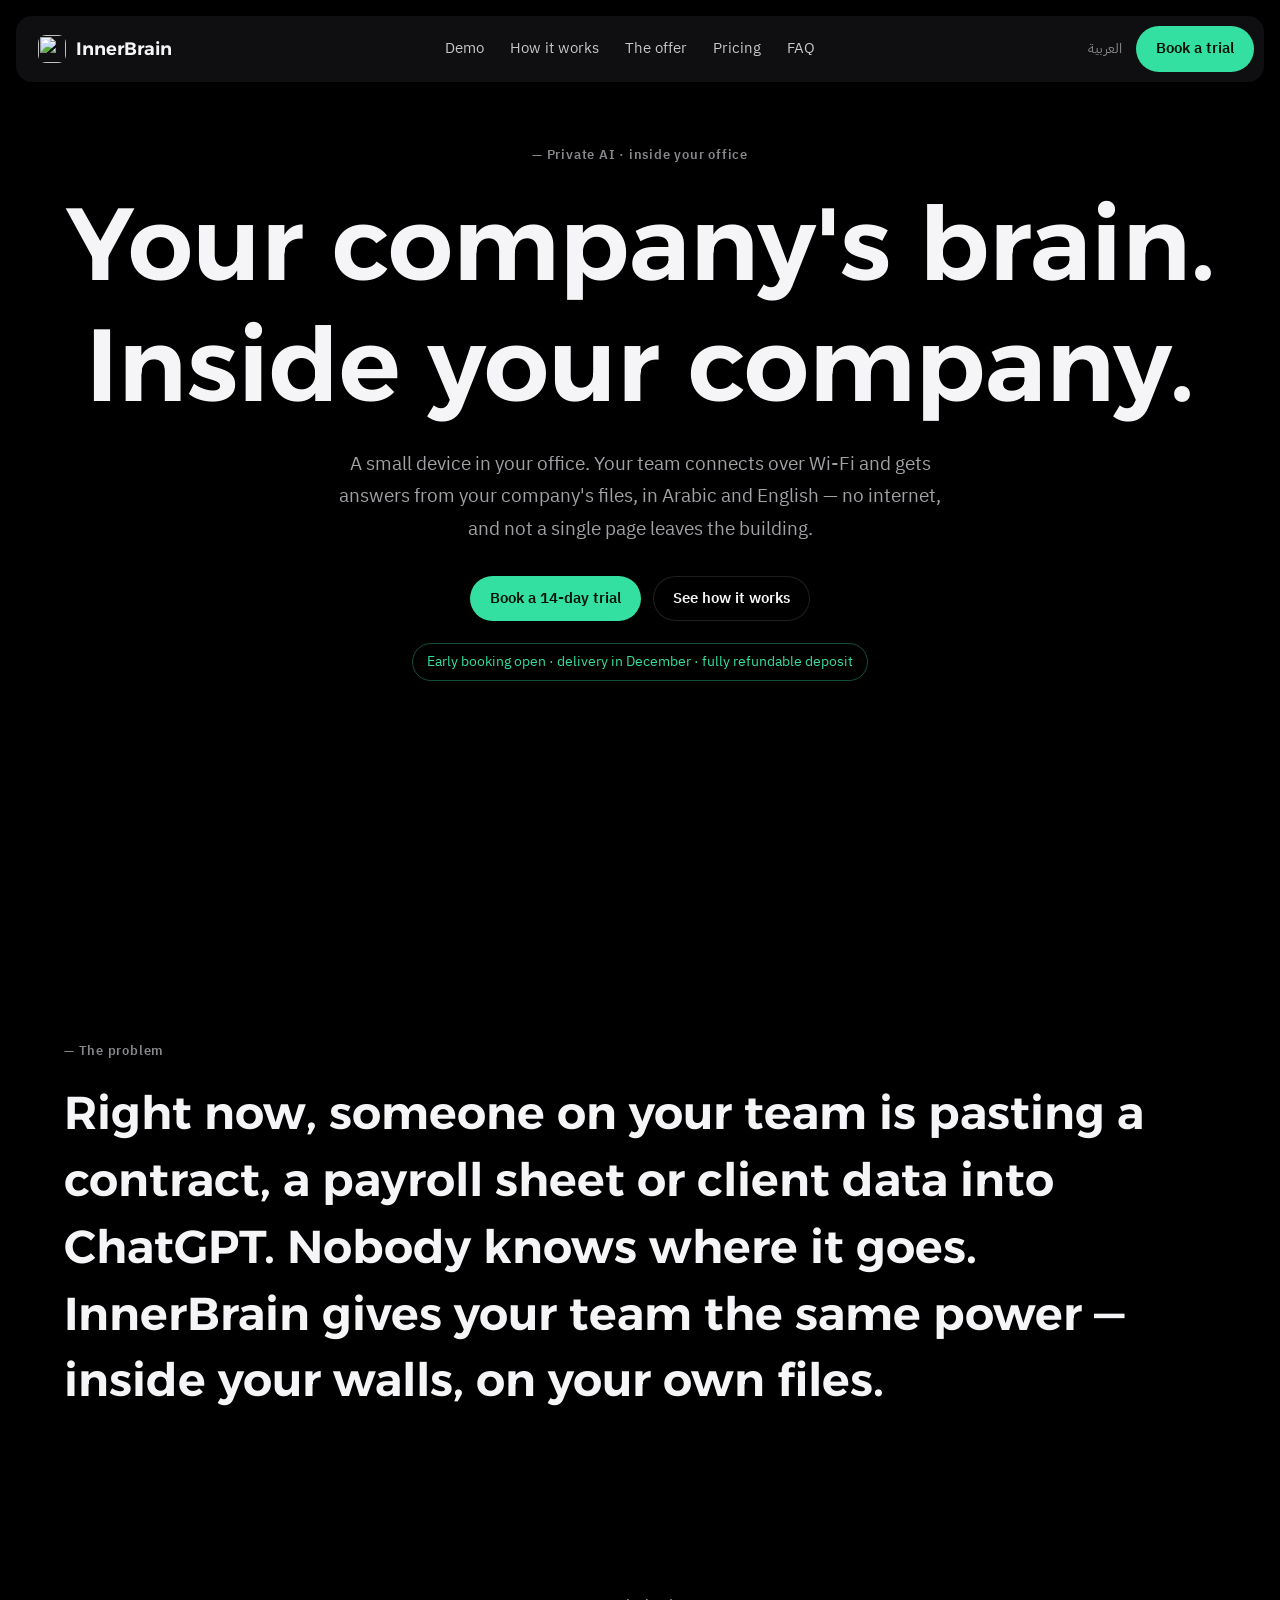
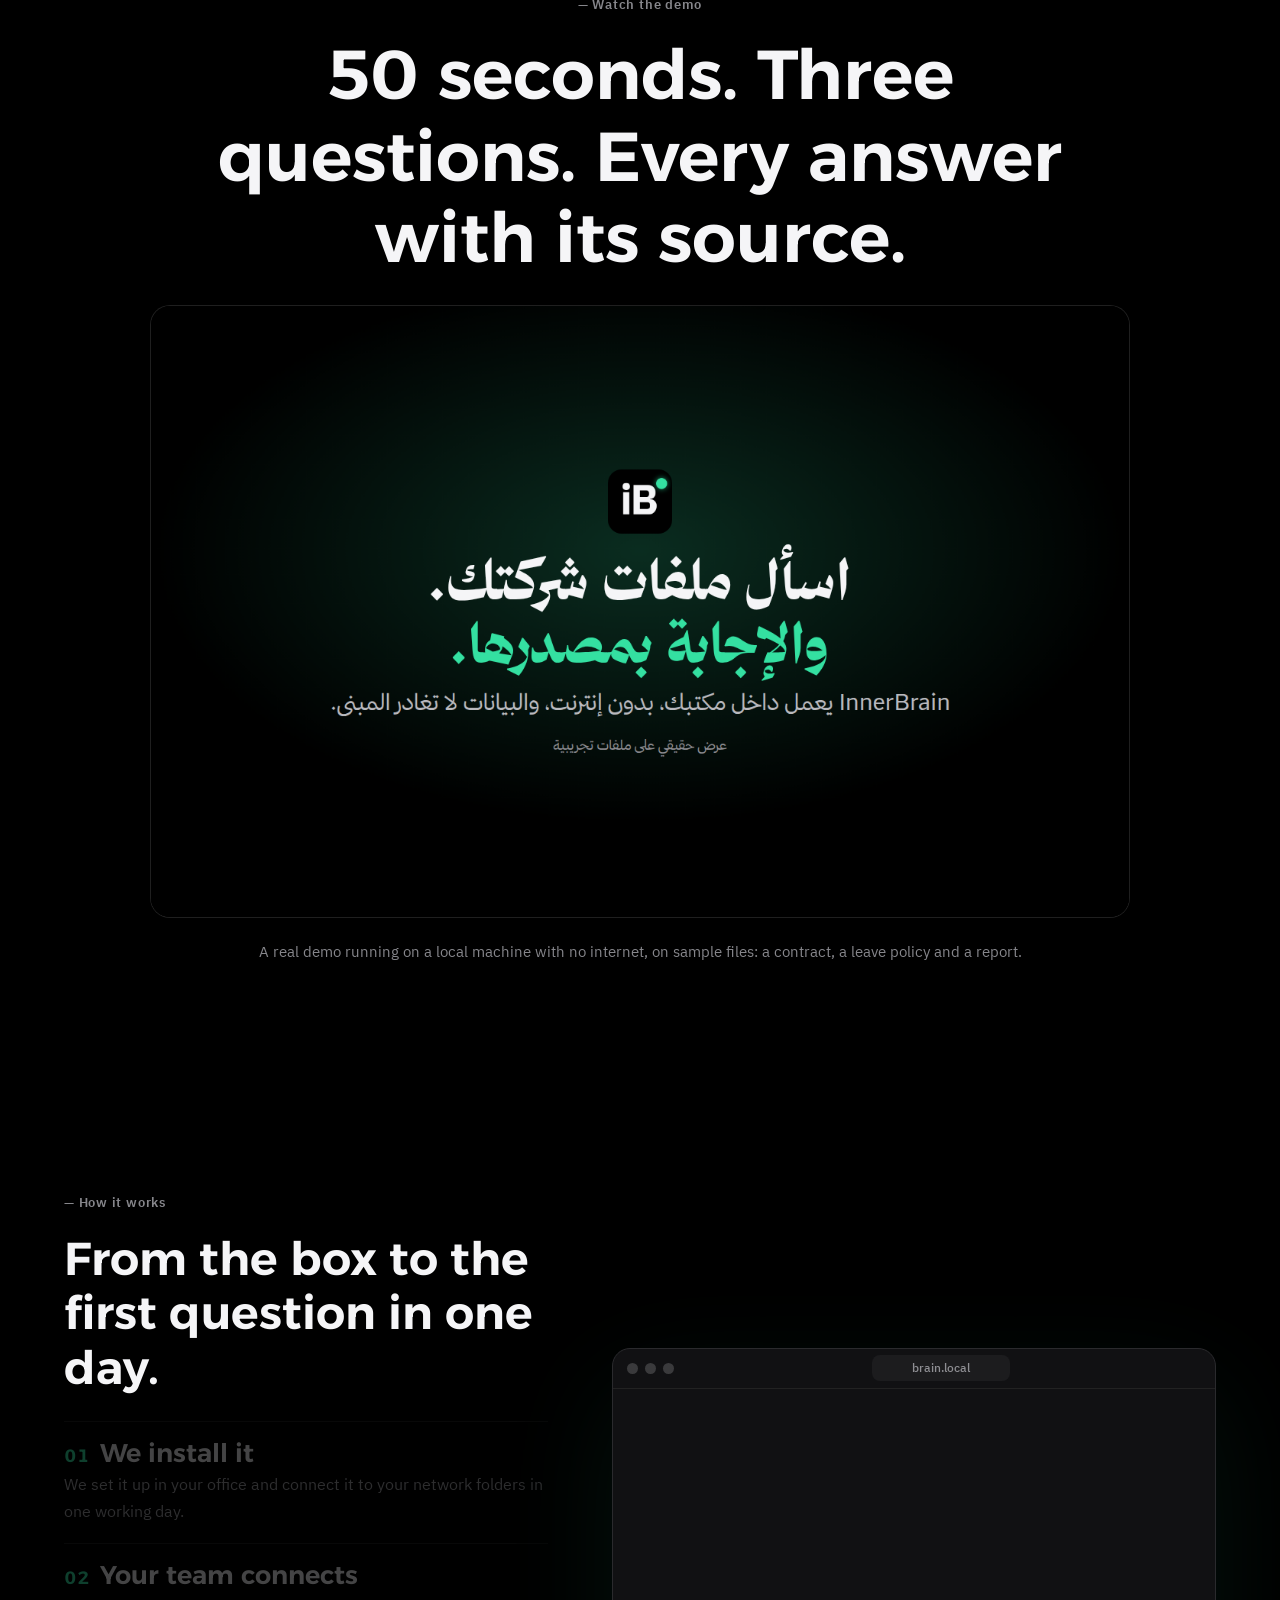
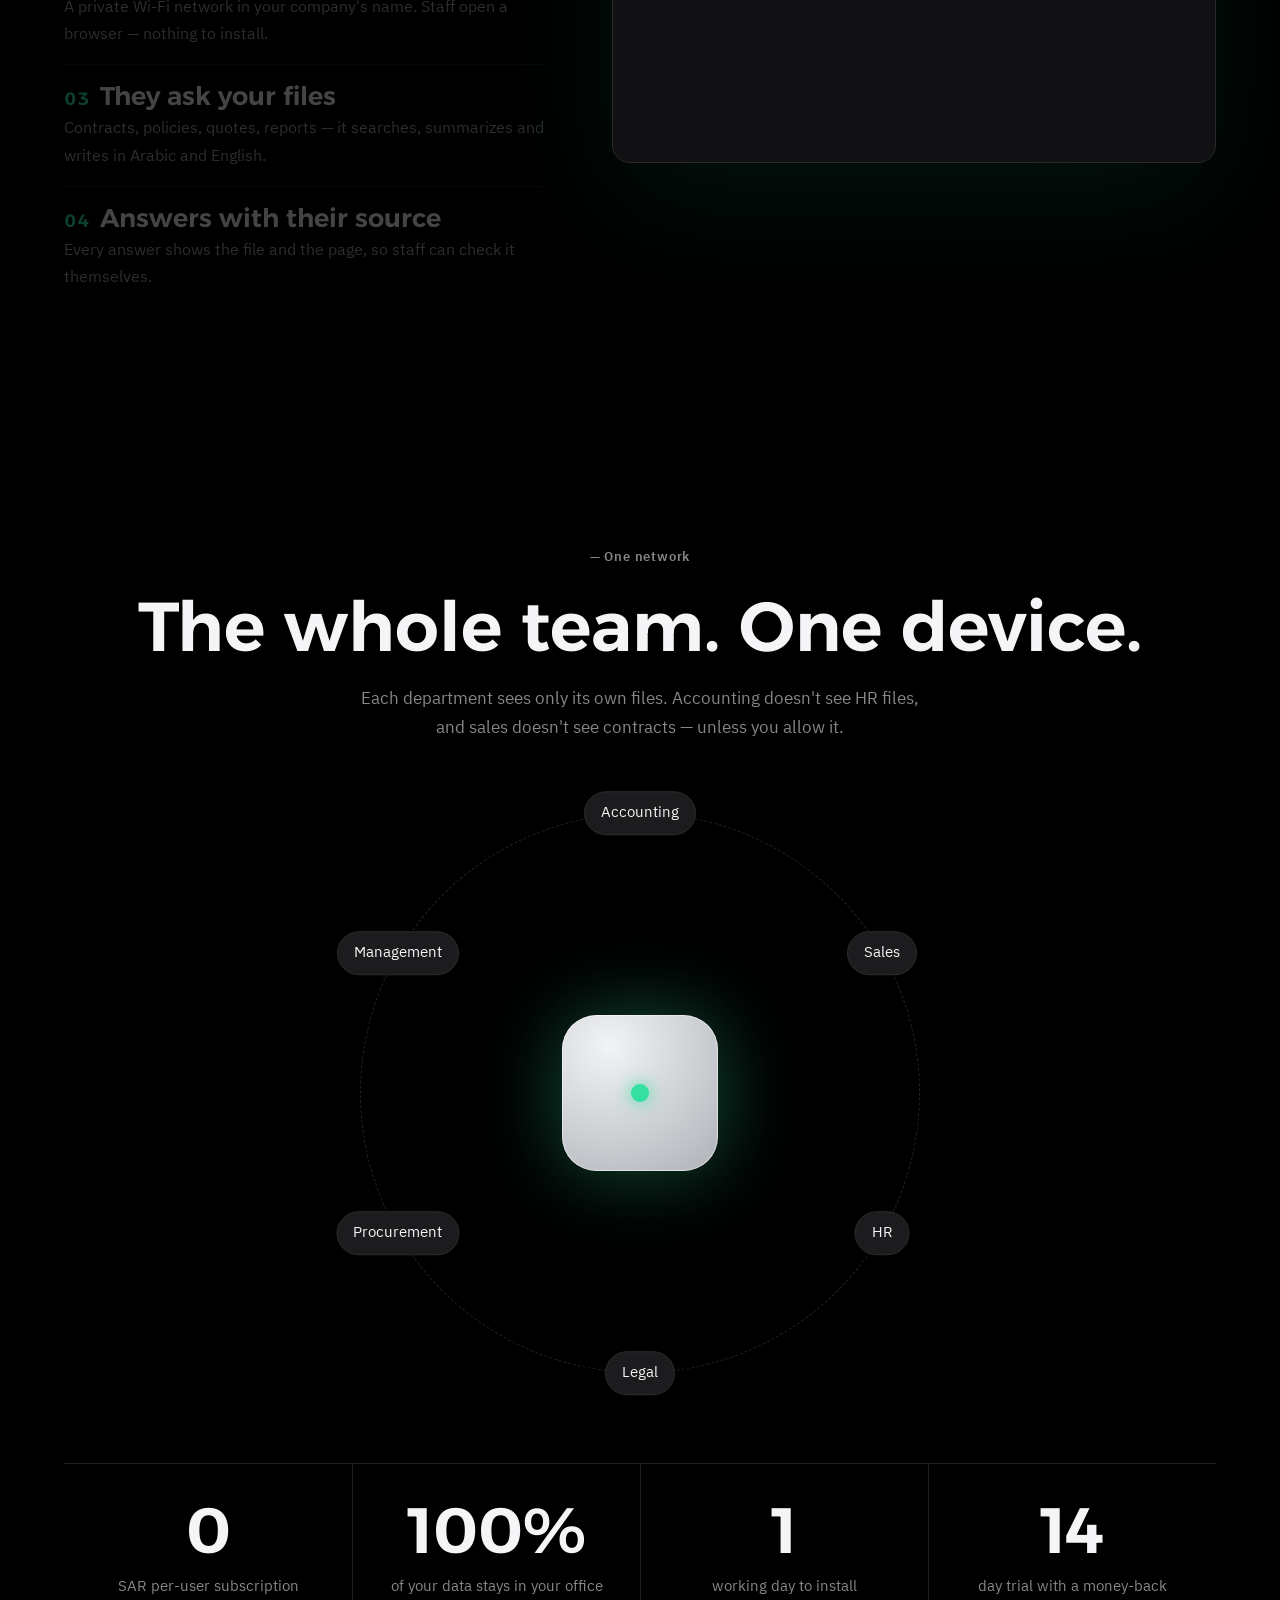
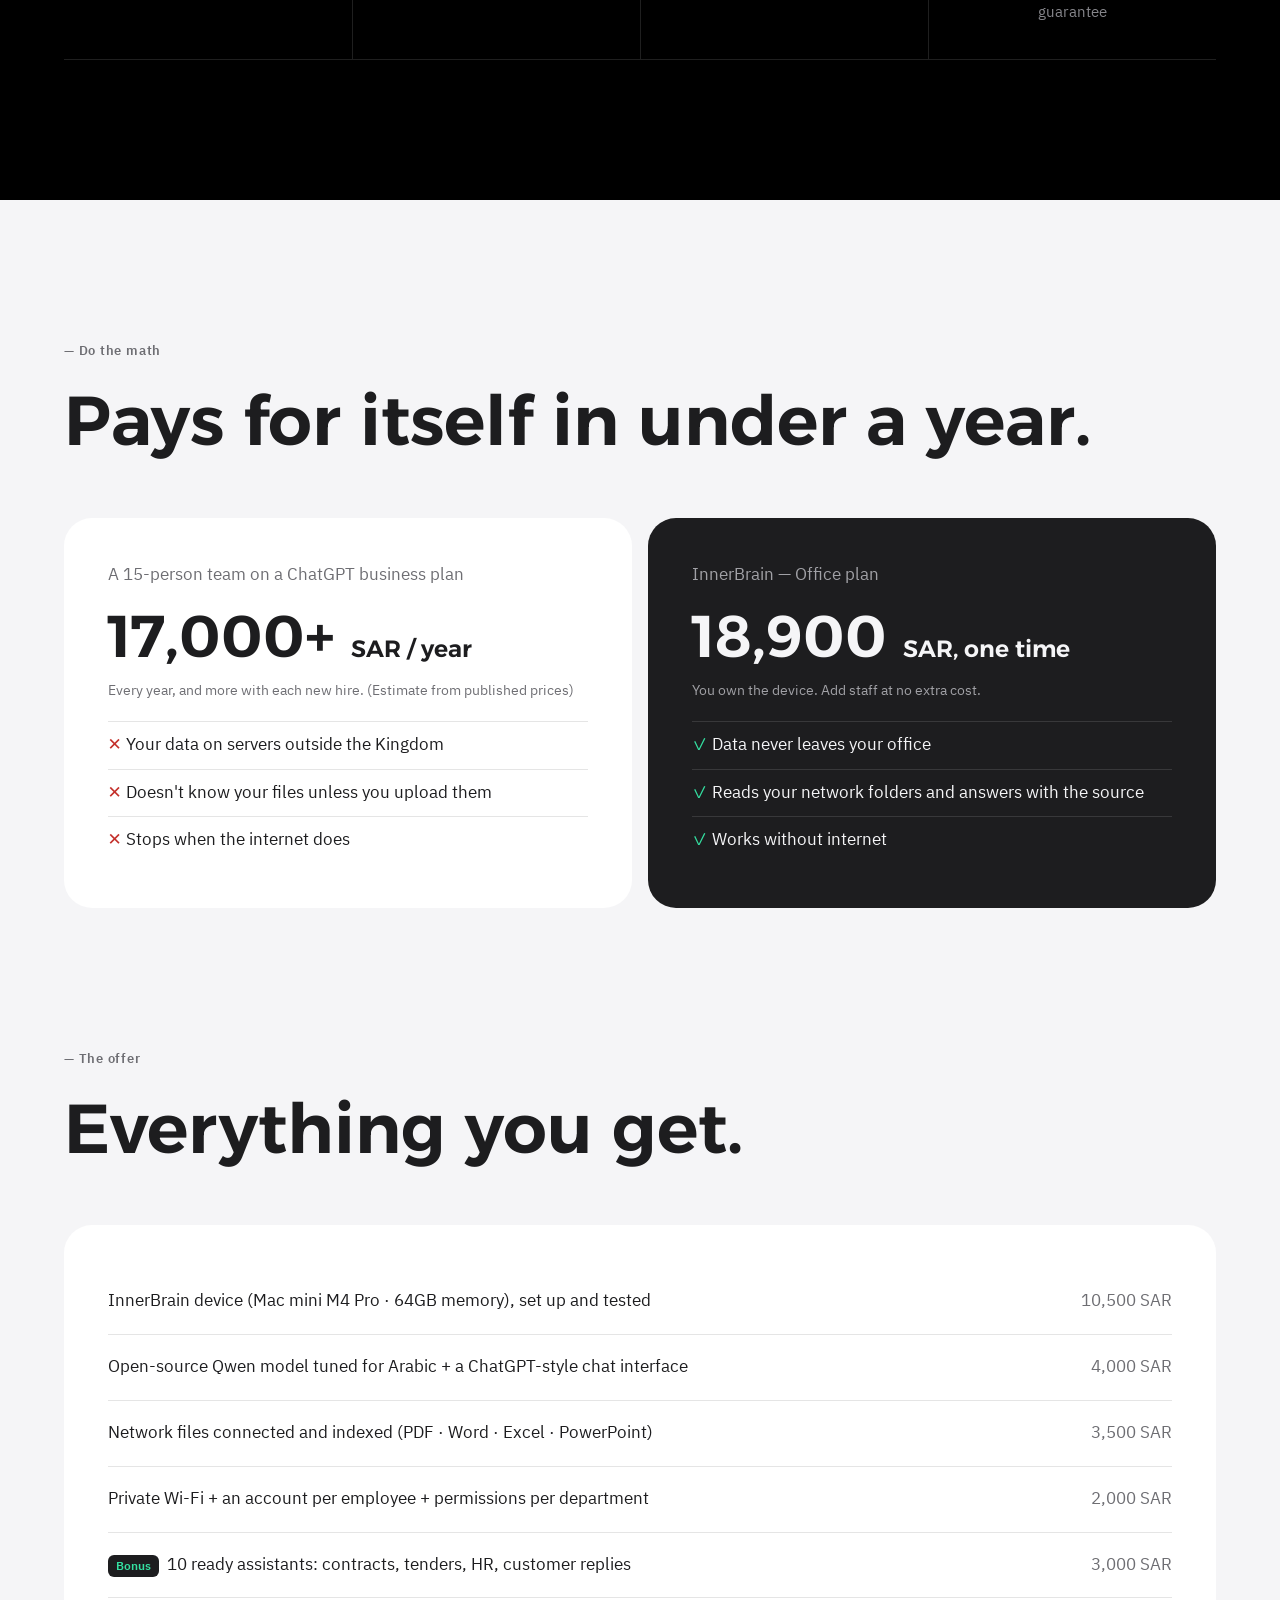
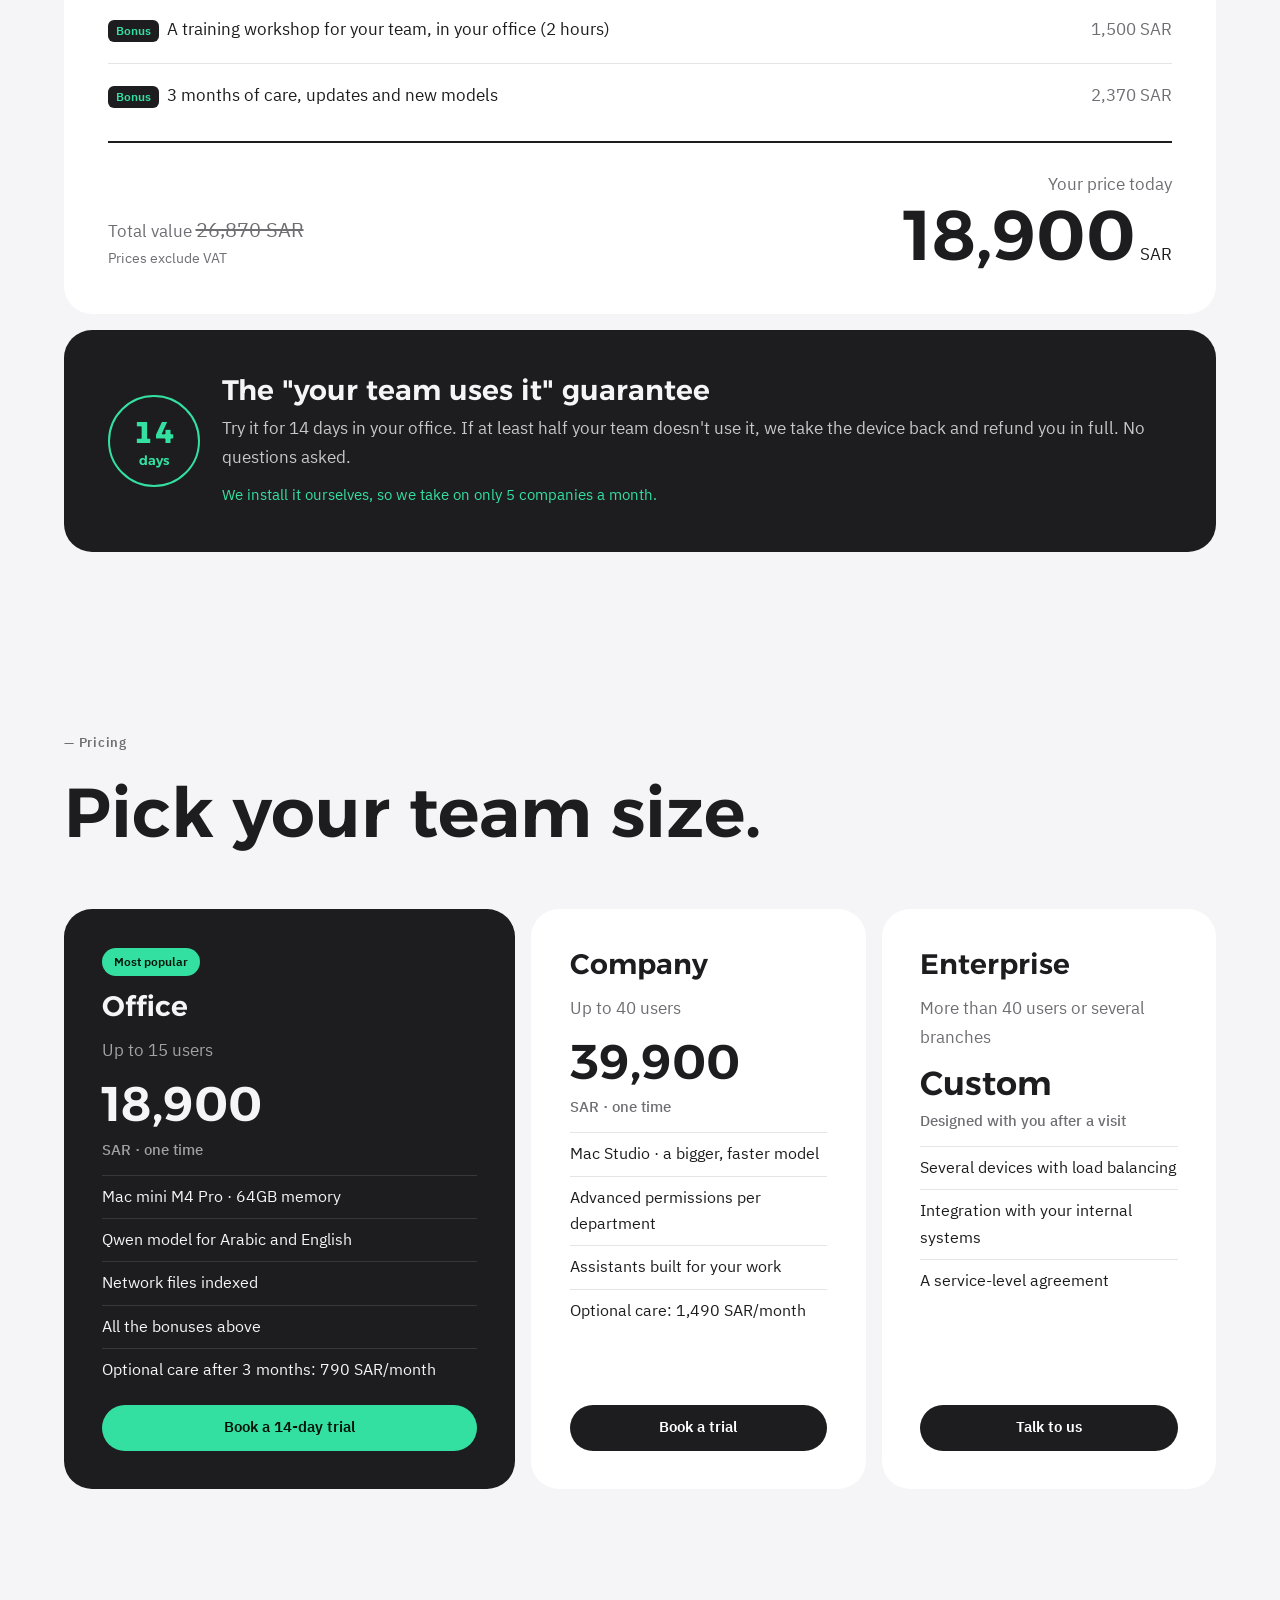
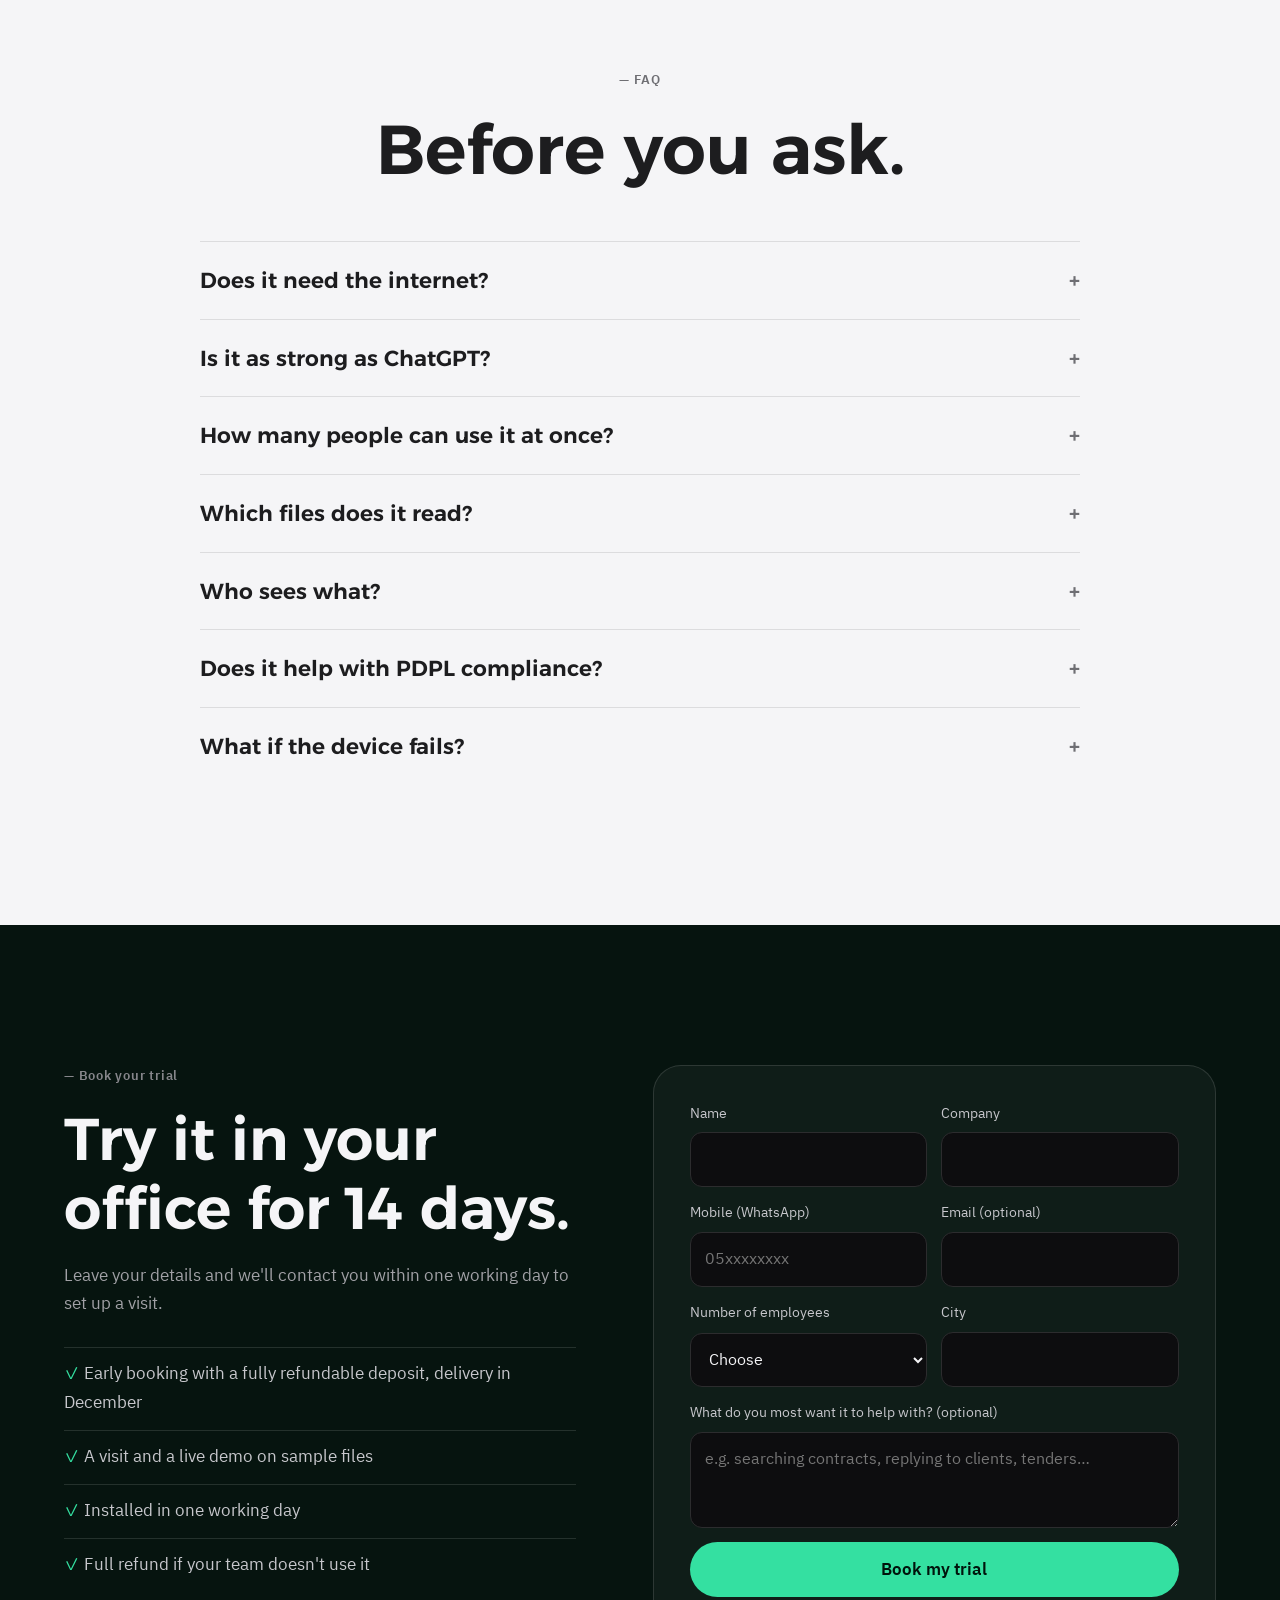
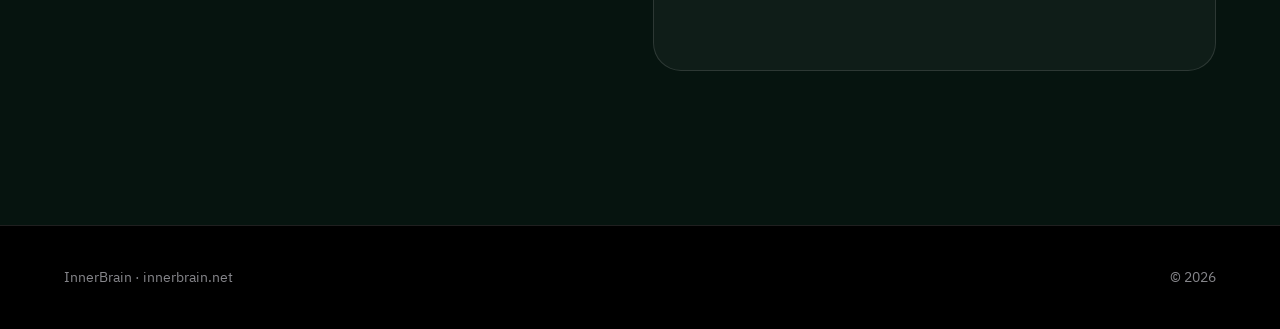
==== commit 8f62914f: "Add the 50-second demo video section (AR/EN) with mp4 range support Co-Authored-By: Claude Opus 5.5 " ====
--- a/public/en.html
+++ b/public/en.html
@@ -37,6 +37,7 @@
 nav[data-nav].is-compact { background:rgba(22,22,24,.82); }
 .lang { font-size:14px; color:var(--mute); text-decoration:none; margin-inline-end:14px; } .lang:hover { color:var(--ink); }
 .preorder { display:inline-block; margin-top:22px; font-size:14px; color:var(--accent); border:1px solid rgba(52,224,161,.35); border-radius:999px; padding:6px 14px; }
+.demo { padding-top:40px; } .demo .wrap { max-width:980px; margin:0 auto; text-align:center; } .demo video { width:100%; border-radius:20px; border:1px solid var(--line); background:#000; margin-top:26px; } .demo .mute { margin-top:12px; font-size:15px; }
 .brand { display:flex; align-items:center; gap:10px; font:600 18px "Alexandria"; text-decoration:none; direction:ltr; }
 .brand img { width:28px; height:28px; border-radius:8px; display:block; }
 .links { display:flex; gap:26px; font-size:15px; } .links a { text-decoration:none; opacity:.8; }
@@ -179,7 +180,7 @@
 <div data-progress style="color:var(--accent)"></div>
 <nav data-nav="hide">
   <a class="brand" href="#top"><img src="/logo.png" alt="" width="28" height="28">InnerBrain</a>
-  <div class="links"><a class="mk-nudge" href="#how">How it works</a><a class="mk-nudge" href="#offer">The offer</a><a class="mk-nudge" href="#pricing">Pricing</a><a class="mk-nudge" href="#faq">FAQ</a></div>
+  <div class="links"><a class="mk-nudge" href="#demo">Demo</a><a class="mk-nudge" href="#how">How it works</a><a class="mk-nudge" href="#offer">The offer</a><a class="mk-nudge" href="#pricing">Pricing</a><a class="mk-nudge" href="#faq">FAQ</a></div>
   <div><a class="lang" href="/" hreflang="ar" lang="ar">العربية</a><a class="pill" href="#book">Book a trial</a></div>
 </nav>
 
@@ -209,6 +210,15 @@
   <div class="wrap">
     <p class="eyebrow">The problem</p>
     <p data-highlight>Right now, someone on your team is pasting a contract, a payroll sheet or client data into ChatGPT. Nobody knows where it goes. InnerBrain gives your team the same power — inside your walls, on your own files.</p>
+  </div>
+</section>
+
+<section class="demo" id="demo">
+  <div class="wrap">
+    <p class="eyebrow" data-fade>Watch the demo</p>
+    <h2 data-split>50 seconds. Three questions. Every answer with its source.</h2>
+    <video src="demo.mp4" poster="demo-poster.png" controls playsinline preload="none"></video>
+    <p class="mute">A real demo running on a local machine with no internet, on sample files: a contract, a leave policy and a report.</p>
   </div>
 </section>
 
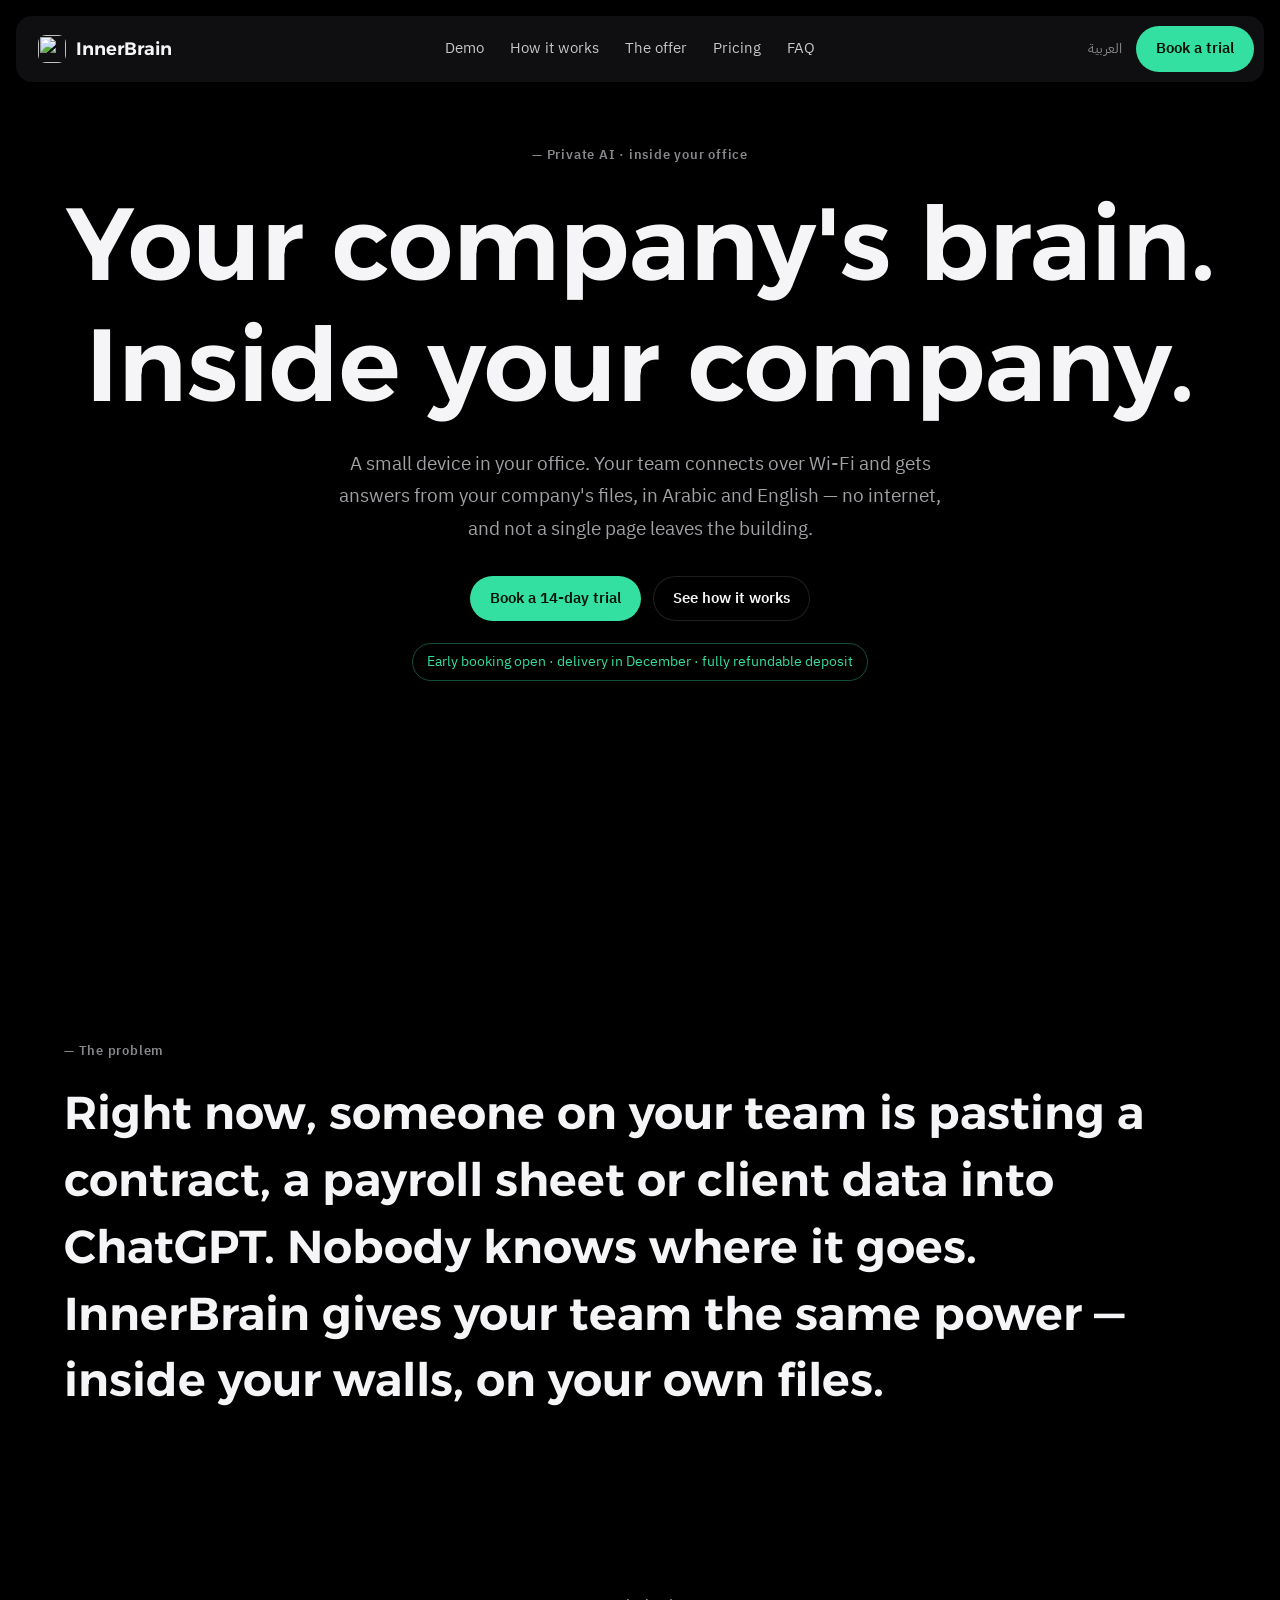
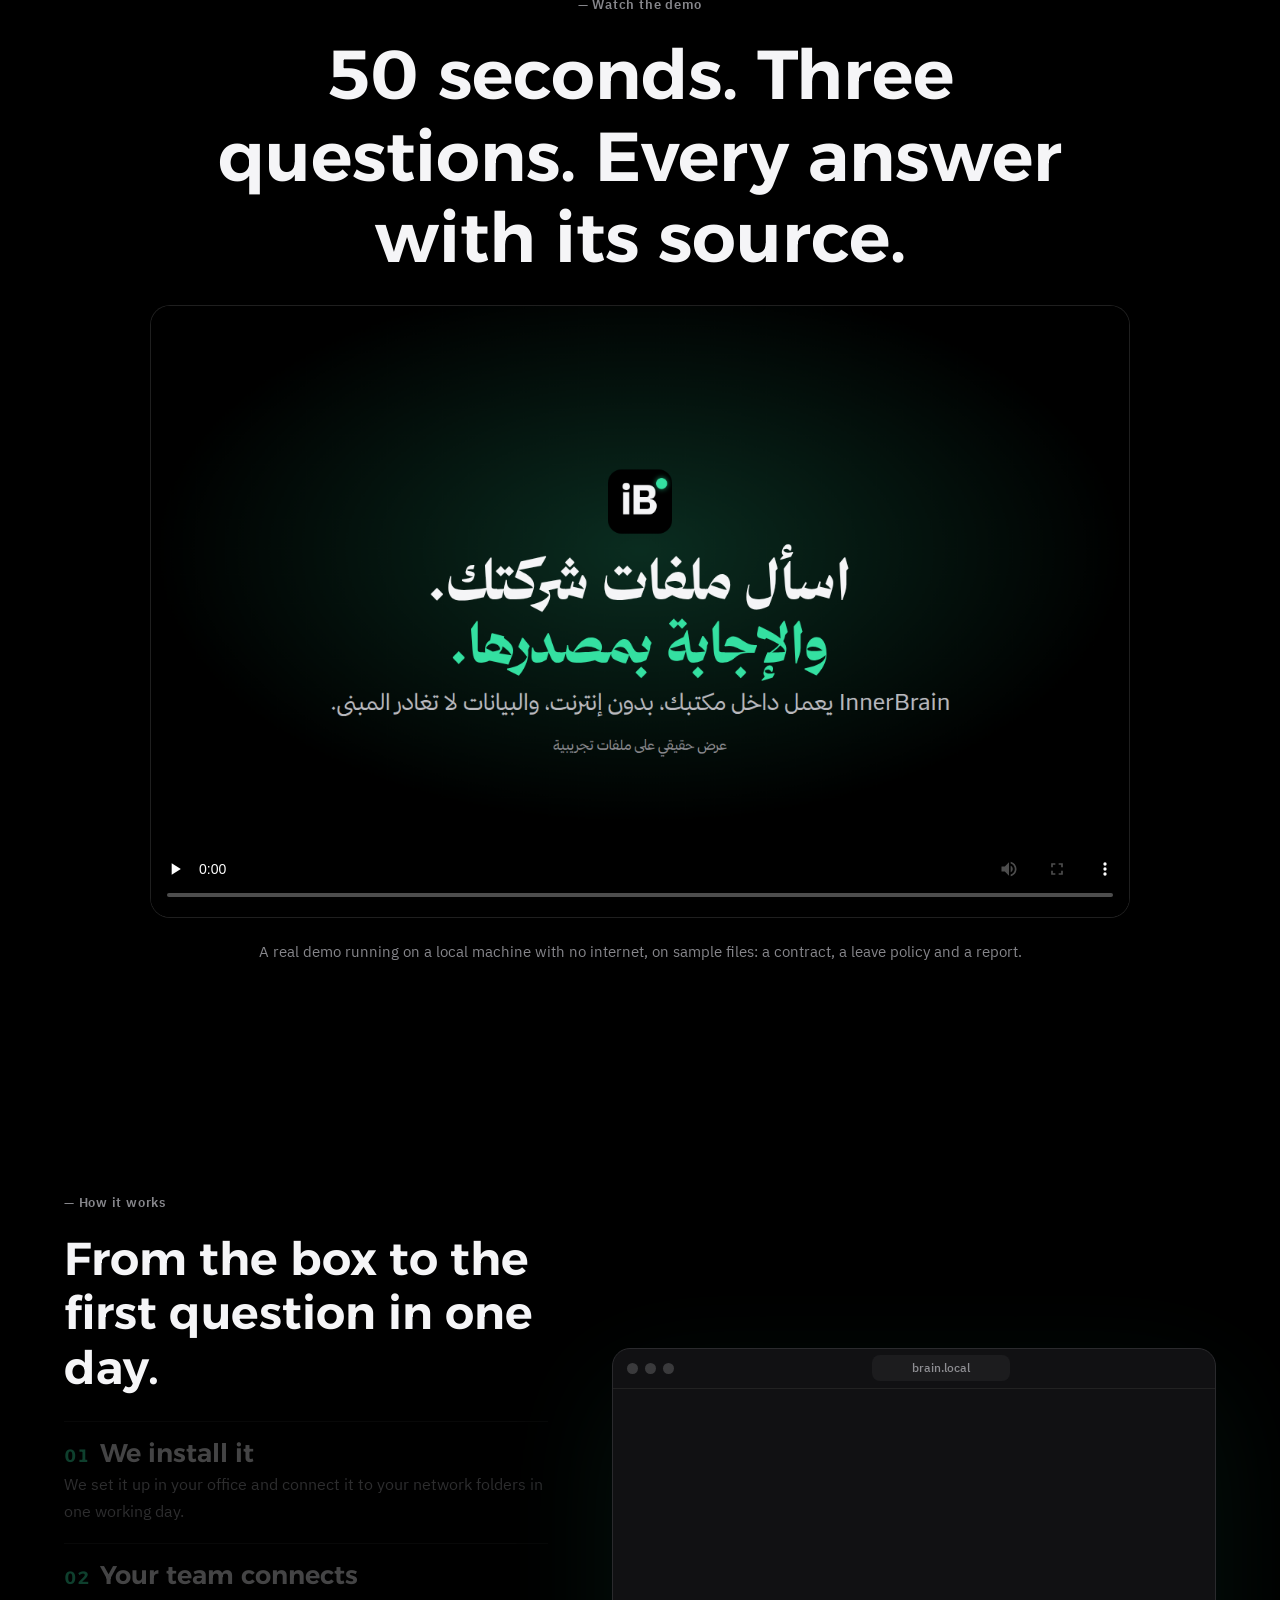
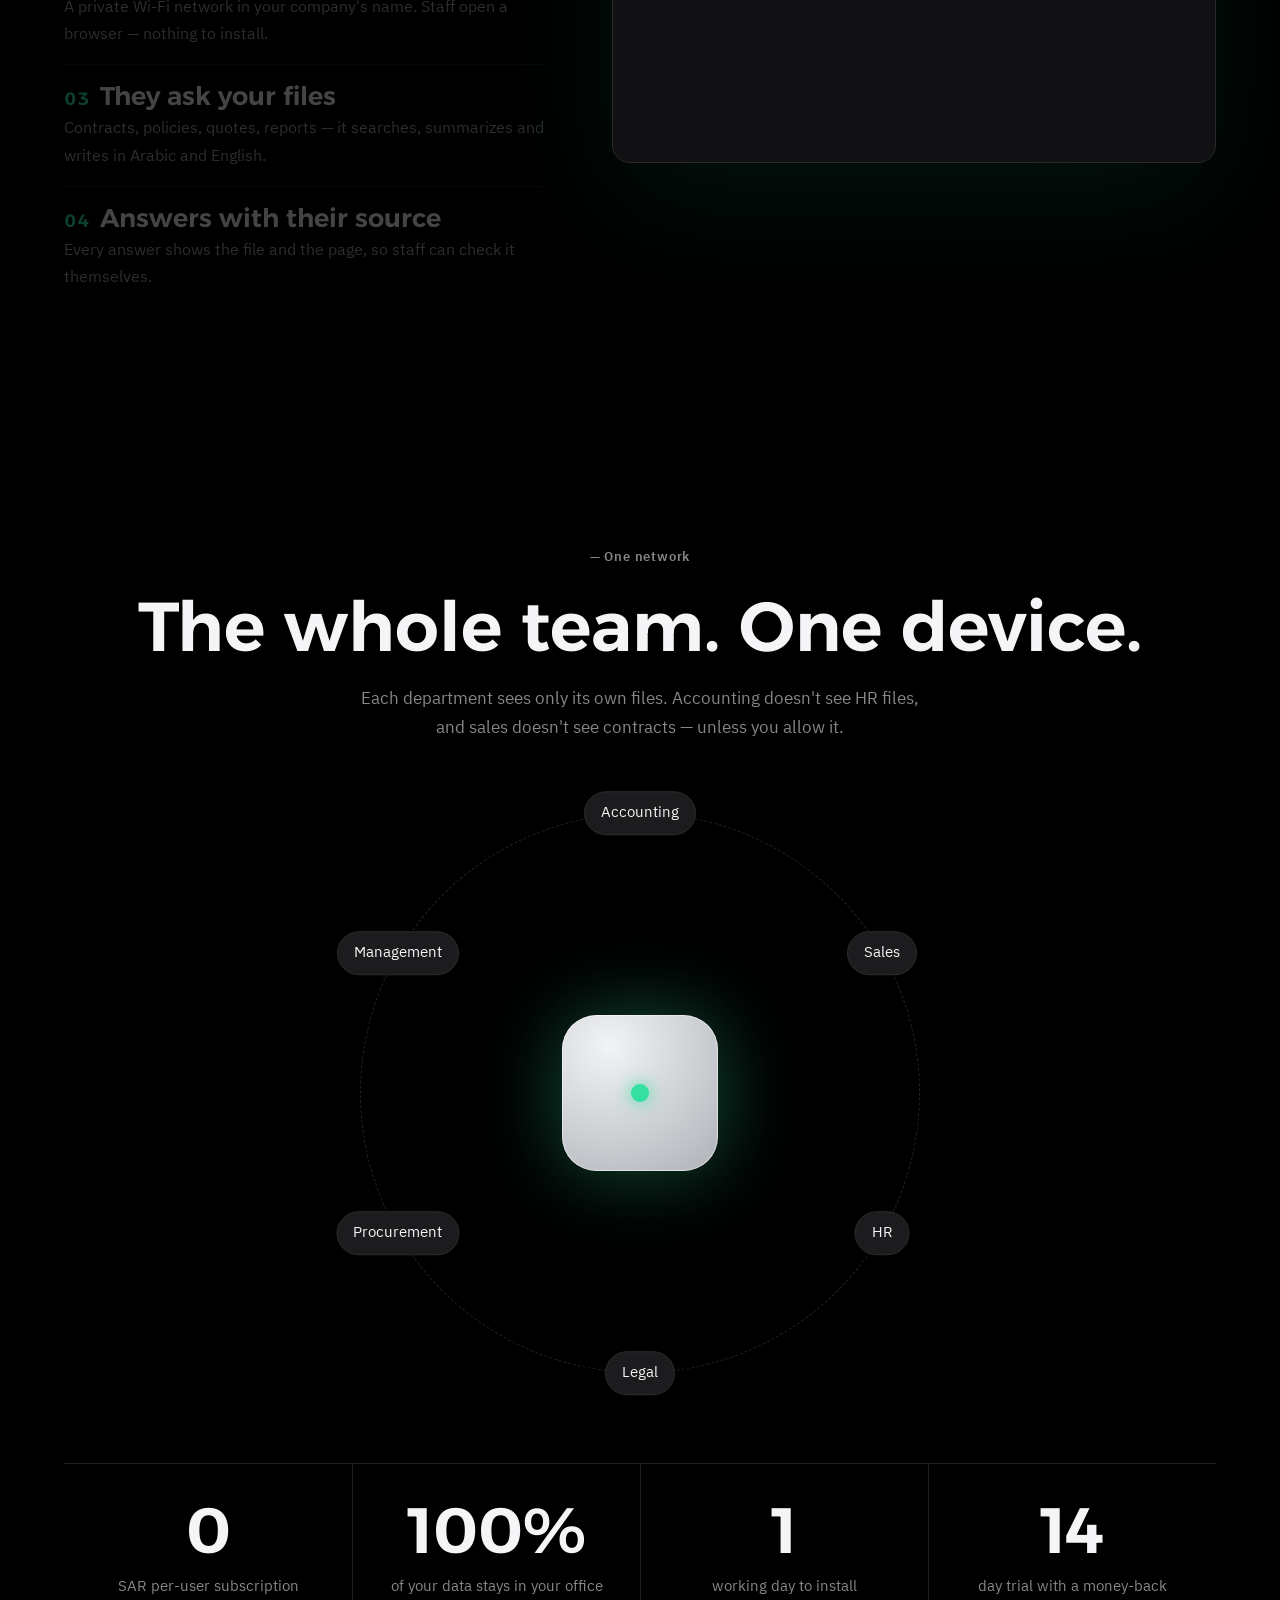
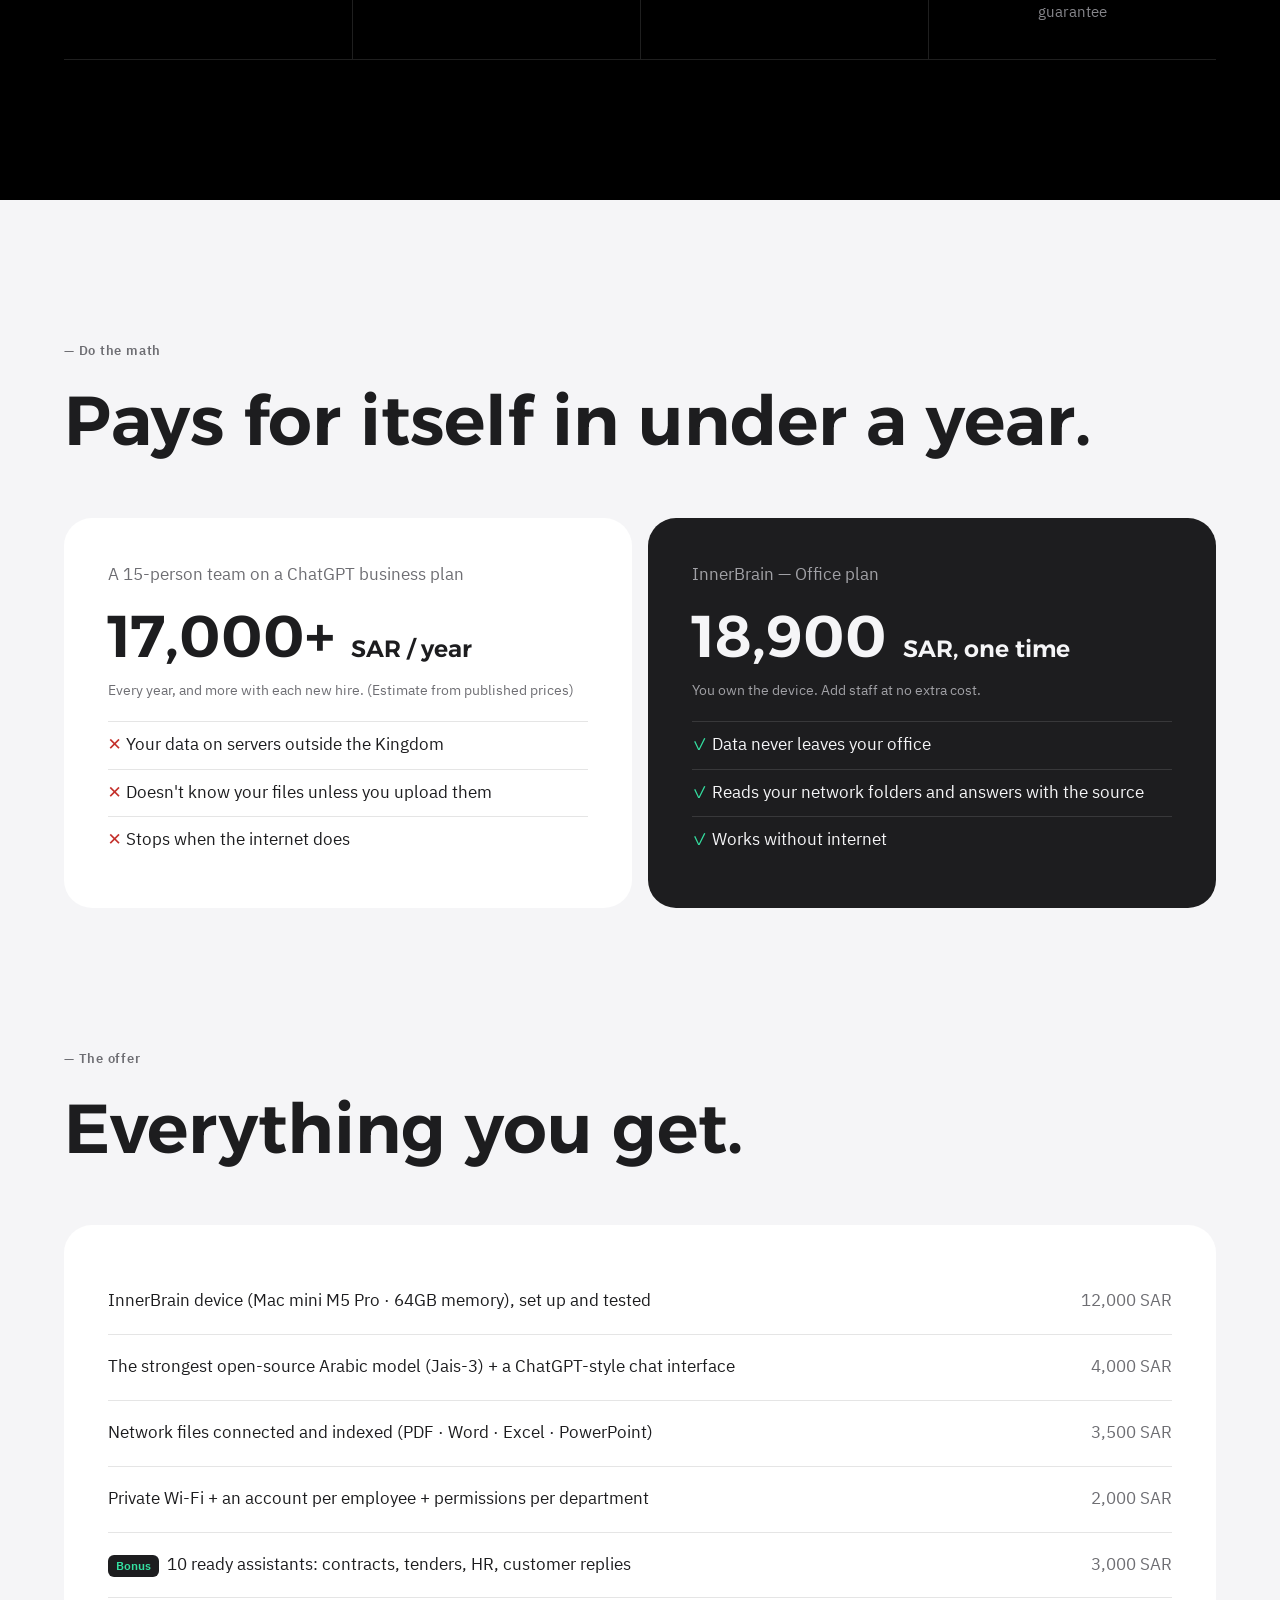
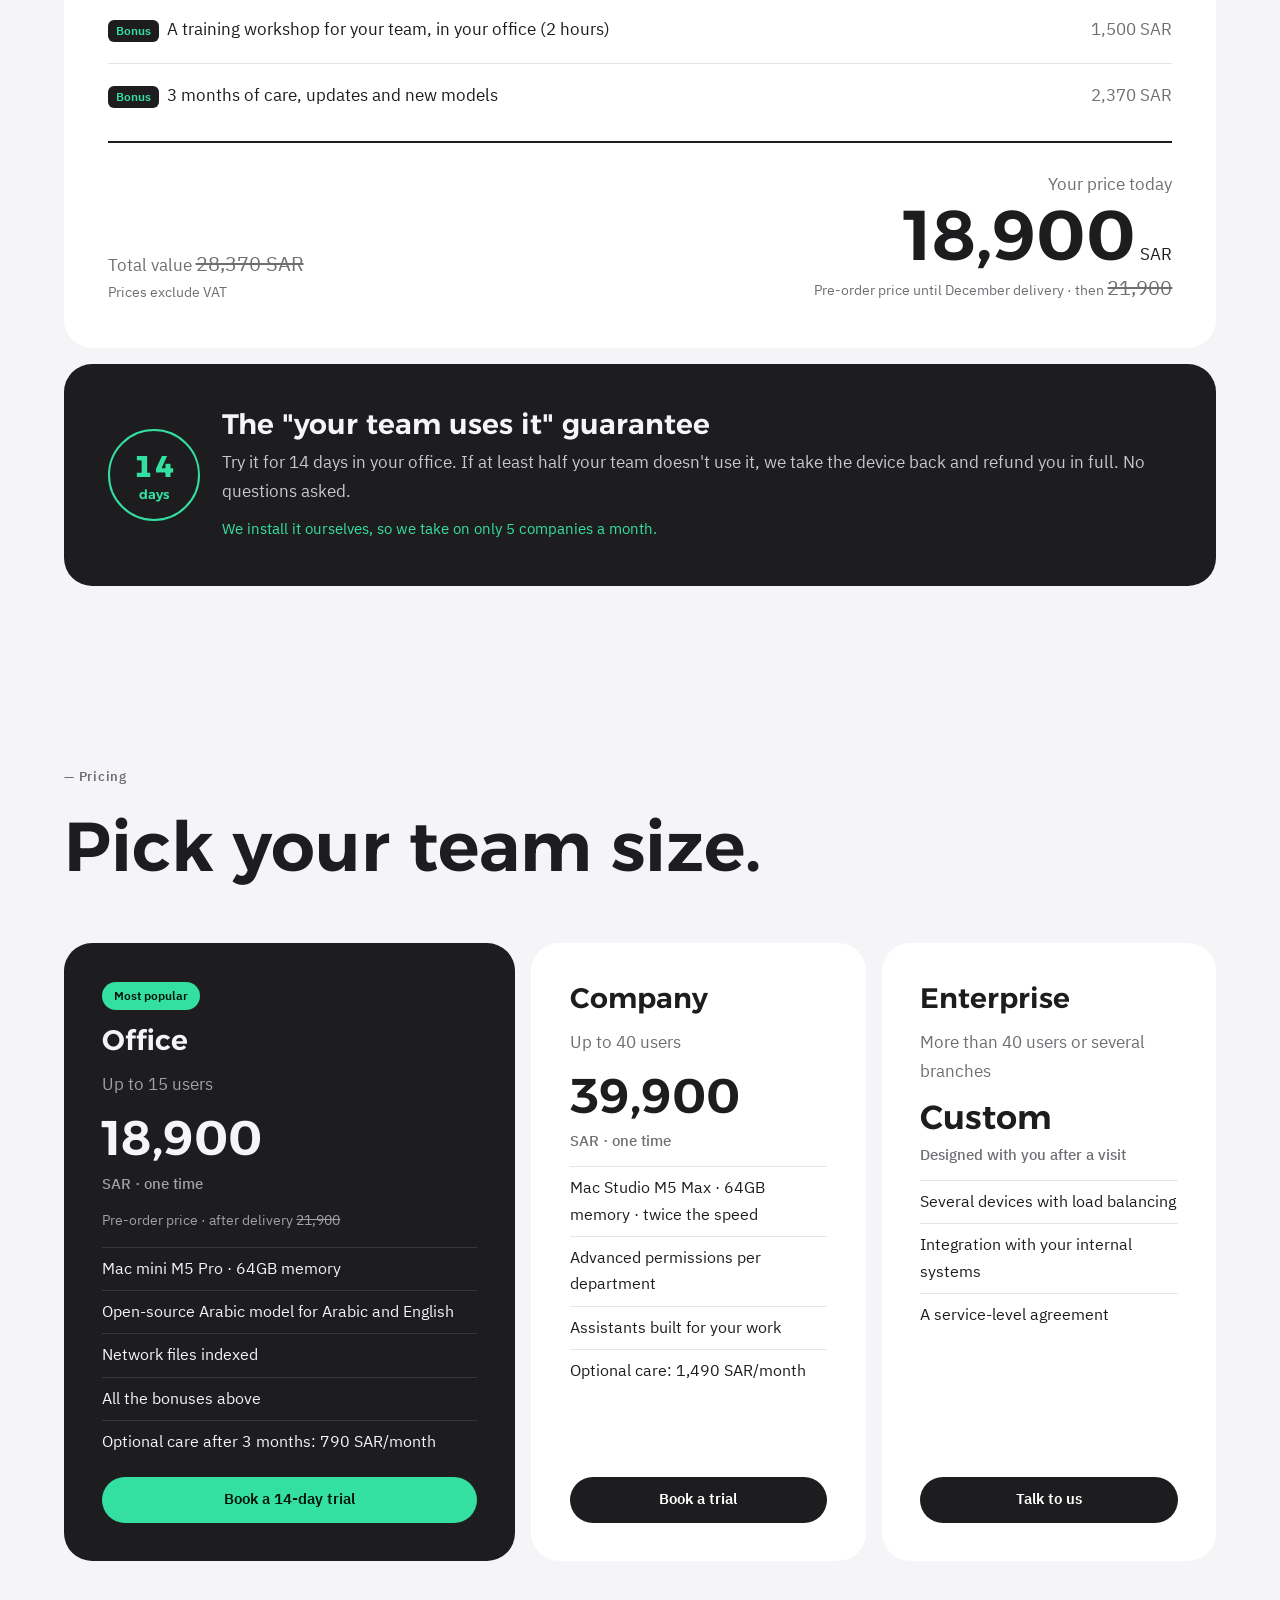
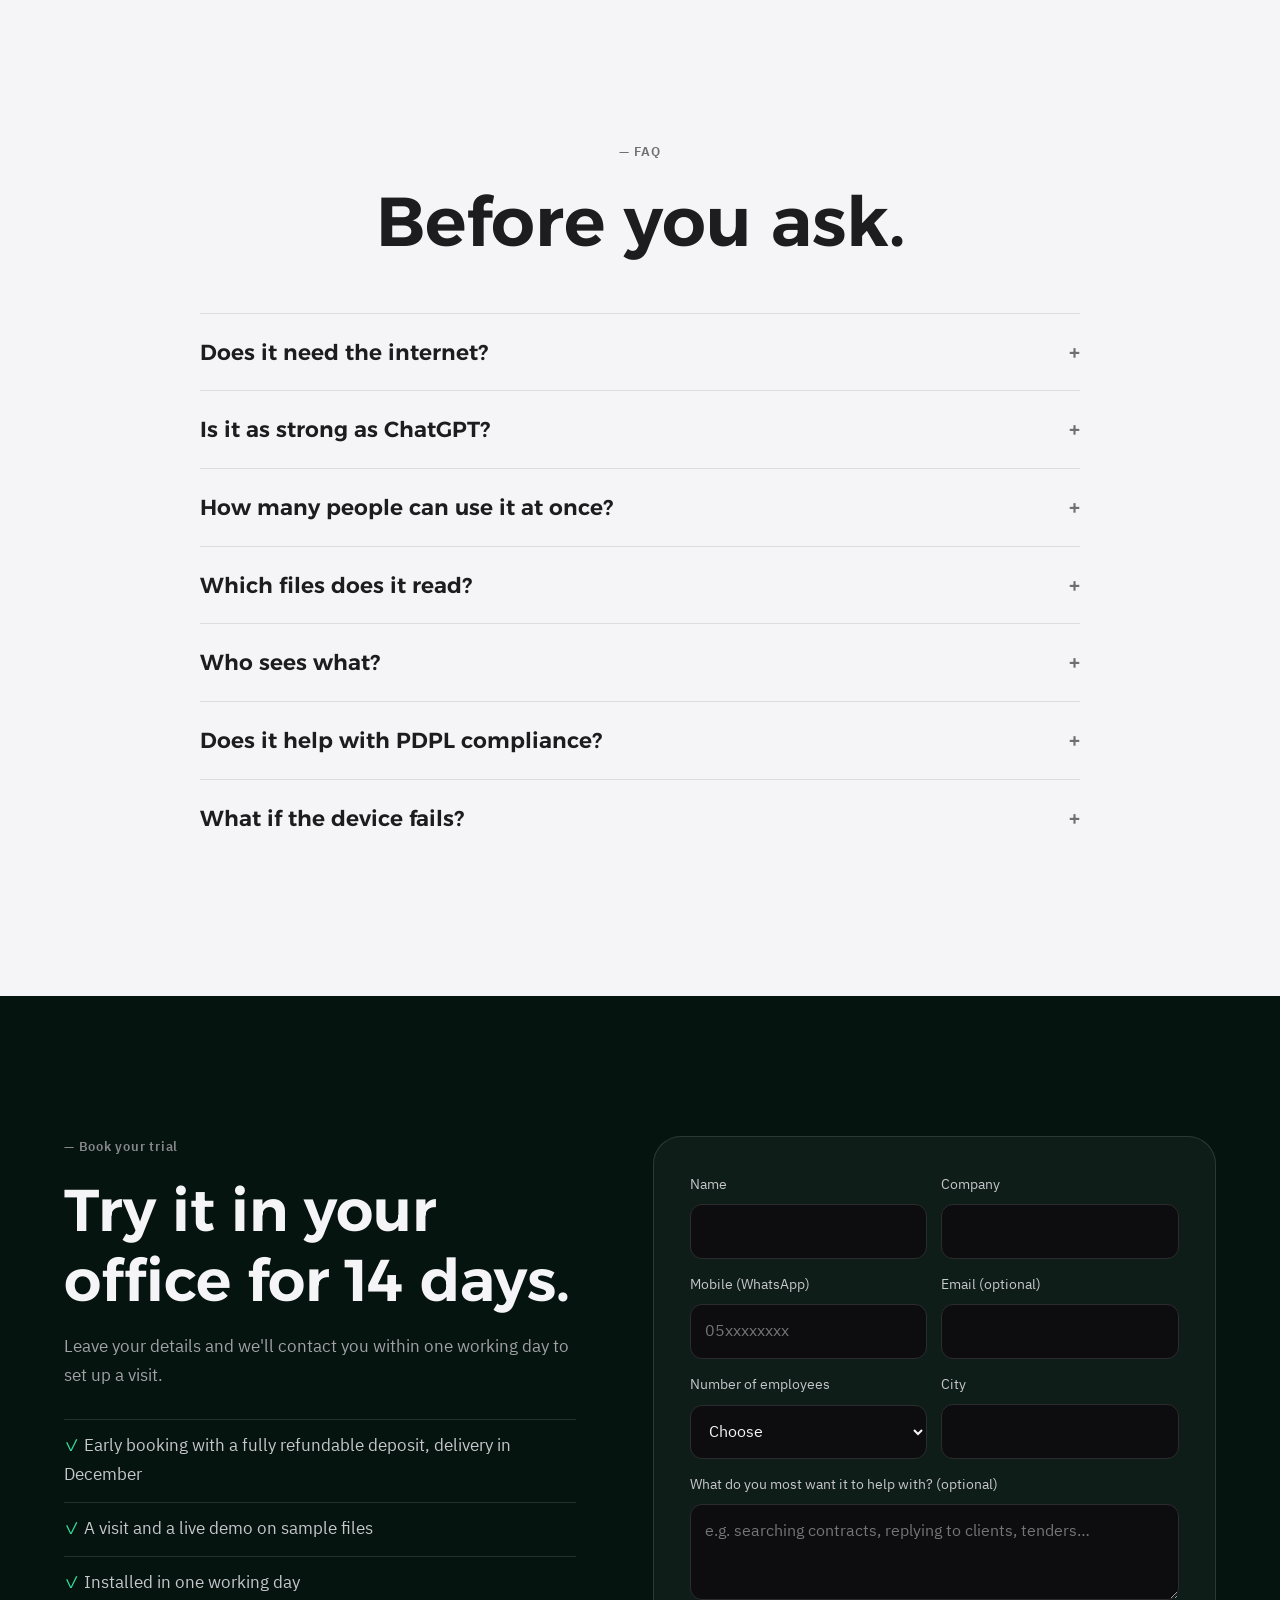
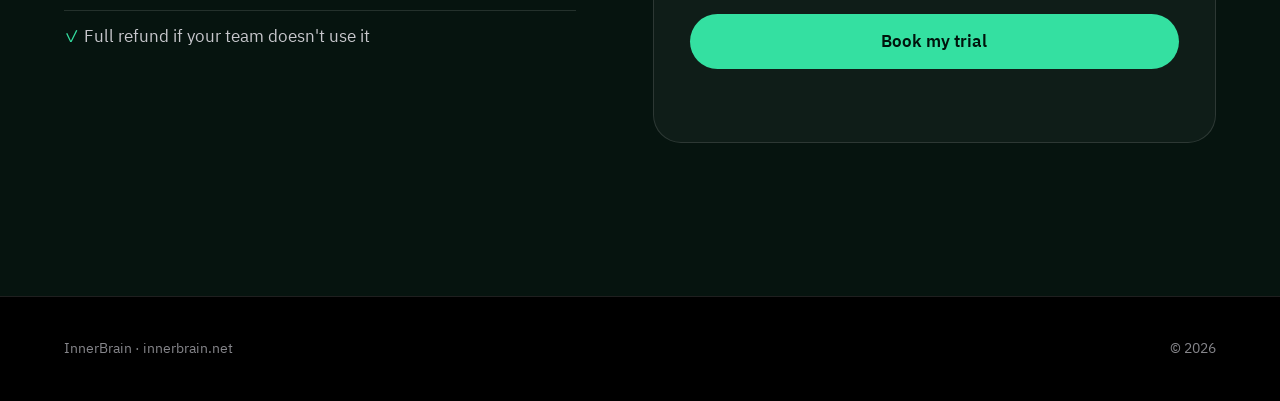
==== commit 78c3eb14: "Pricing: Mac mini M5 Pro and Mac Studio M5 Max, Jais-3 model, pre-order 18,900 then 21,900 Apple SA " ====
--- a/public/en.html
+++ b/public/en.html
@@ -308,16 +308,16 @@
       <h2 data-split>Everything you get.</h2>
     </div>
     <div class="stack" data-stagger>
-      <div class="row"><span>InnerBrain device (Mac mini M4 Pro · 64GB memory), set up and tested</span><span class="v num">10,500 SAR</span></div>
-      <div class="row"><span>Open-source Qwen model tuned for Arabic + a ChatGPT-style chat interface</span><span class="v num">4,000 SAR</span></div>
+      <div class="row"><span>InnerBrain device (Mac mini M5 Pro · 64GB memory), set up and tested</span><span class="v num">12,000 SAR</span></div>
+      <div class="row"><span>The strongest open-source Arabic model (Jais-3) + a ChatGPT-style chat interface</span><span class="v num">4,000 SAR</span></div>
       <div class="row"><span>Network files connected and indexed (PDF · Word · Excel · PowerPoint)</span><span class="v num">3,500 SAR</span></div>
       <div class="row"><span>Private Wi-Fi + an account per employee + permissions per department</span><span class="v num">2,000 SAR</span></div>
       <div class="row"><span><em>Bonus</em>10 ready assistants: contracts, tenders, HR, customer replies</span><span class="v num">3,000 SAR</span></div>
       <div class="row"><span><em>Bonus</em>A training workshop for your team, in your office (2 hours)</span><span class="v num">1,500 SAR</span></div>
       <div class="row"><span><em>Bonus</em>3 months of care, updates and new models</span><span class="v num">2,370 SAR</span></div>
       <div class="total">
-        <div><p class="mute">Total value <s class="num">26,870 SAR</s></p><p class="mute" style="font-size:14px">Prices exclude VAT</p></div>
-        <div style="text-align:right"><p class="mute">Your price today</p><b class="num">18,900</b> <span>SAR</span></div>
+        <div><p class="mute">Total value <s class="num">28,370 SAR</s></p><p class="mute" style="font-size:14px">Prices exclude VAT</p></div>
+        <div style="text-align:right"><p class="mute">Your price today</p><b class="num">18,900</b> <span>SAR</span><p class="mute" style="font-size:14px">Pre-order price until December delivery · then <s class="num">21,900</s></p></div>
       </div>
     </div>
     <div class="guarantee" data-fade>
@@ -340,15 +340,15 @@
         <span class="tag">Most popular</span>
         <h3>Office</h3>
         <p class="mute">Up to 15 users</p>
-        <p class="price num">18,900 <small>SAR · one time</small></p>
-        <ul><li>Mac mini M4 Pro · 64GB memory</li><li>Qwen model for Arabic and English</li><li>Network files indexed</li><li>All the bonuses above</li><li>Optional care after 3 months: <span class="num">790</span> SAR/month</li></ul>
+        <p class="price num">18,900 <small>SAR · one time</small></p><p class="mute" style="font-size:14px">Pre-order price · after delivery <s class="num">21,900</s></p>
+        <ul><li>Mac mini M5 Pro · 64GB memory</li><li>Open-source Arabic model for Arabic and English</li><li>Network files indexed</li><li>All the bonuses above</li><li>Optional care after 3 months: <span class="num">790</span> SAR/month</li></ul>
         <a class="pill" href="#book" data-tier="office">Book a 14-day trial</a>
       </div>
       <div class="tier">
         <h3>Company</h3>
         <p class="mute">Up to 40 users</p>
         <p class="price num">39,900 <small>SAR · one time</small></p>
-        <ul><li>Mac Studio · a bigger, faster model</li><li>Advanced permissions per department</li><li>Assistants built for your work</li><li>Optional care: <span class="num">1,490</span> SAR/month</li></ul>
+        <ul><li>Mac Studio M5 Max · 64GB memory · twice the speed</li><li>Advanced permissions per department</li><li>Assistants built for your work</li><li>Optional care: <span class="num">1,490</span> SAR/month</li></ul>
         <a class="pill" href="#book" data-tier="company">Book a trial</a>
       </div>
       <div class="tier">
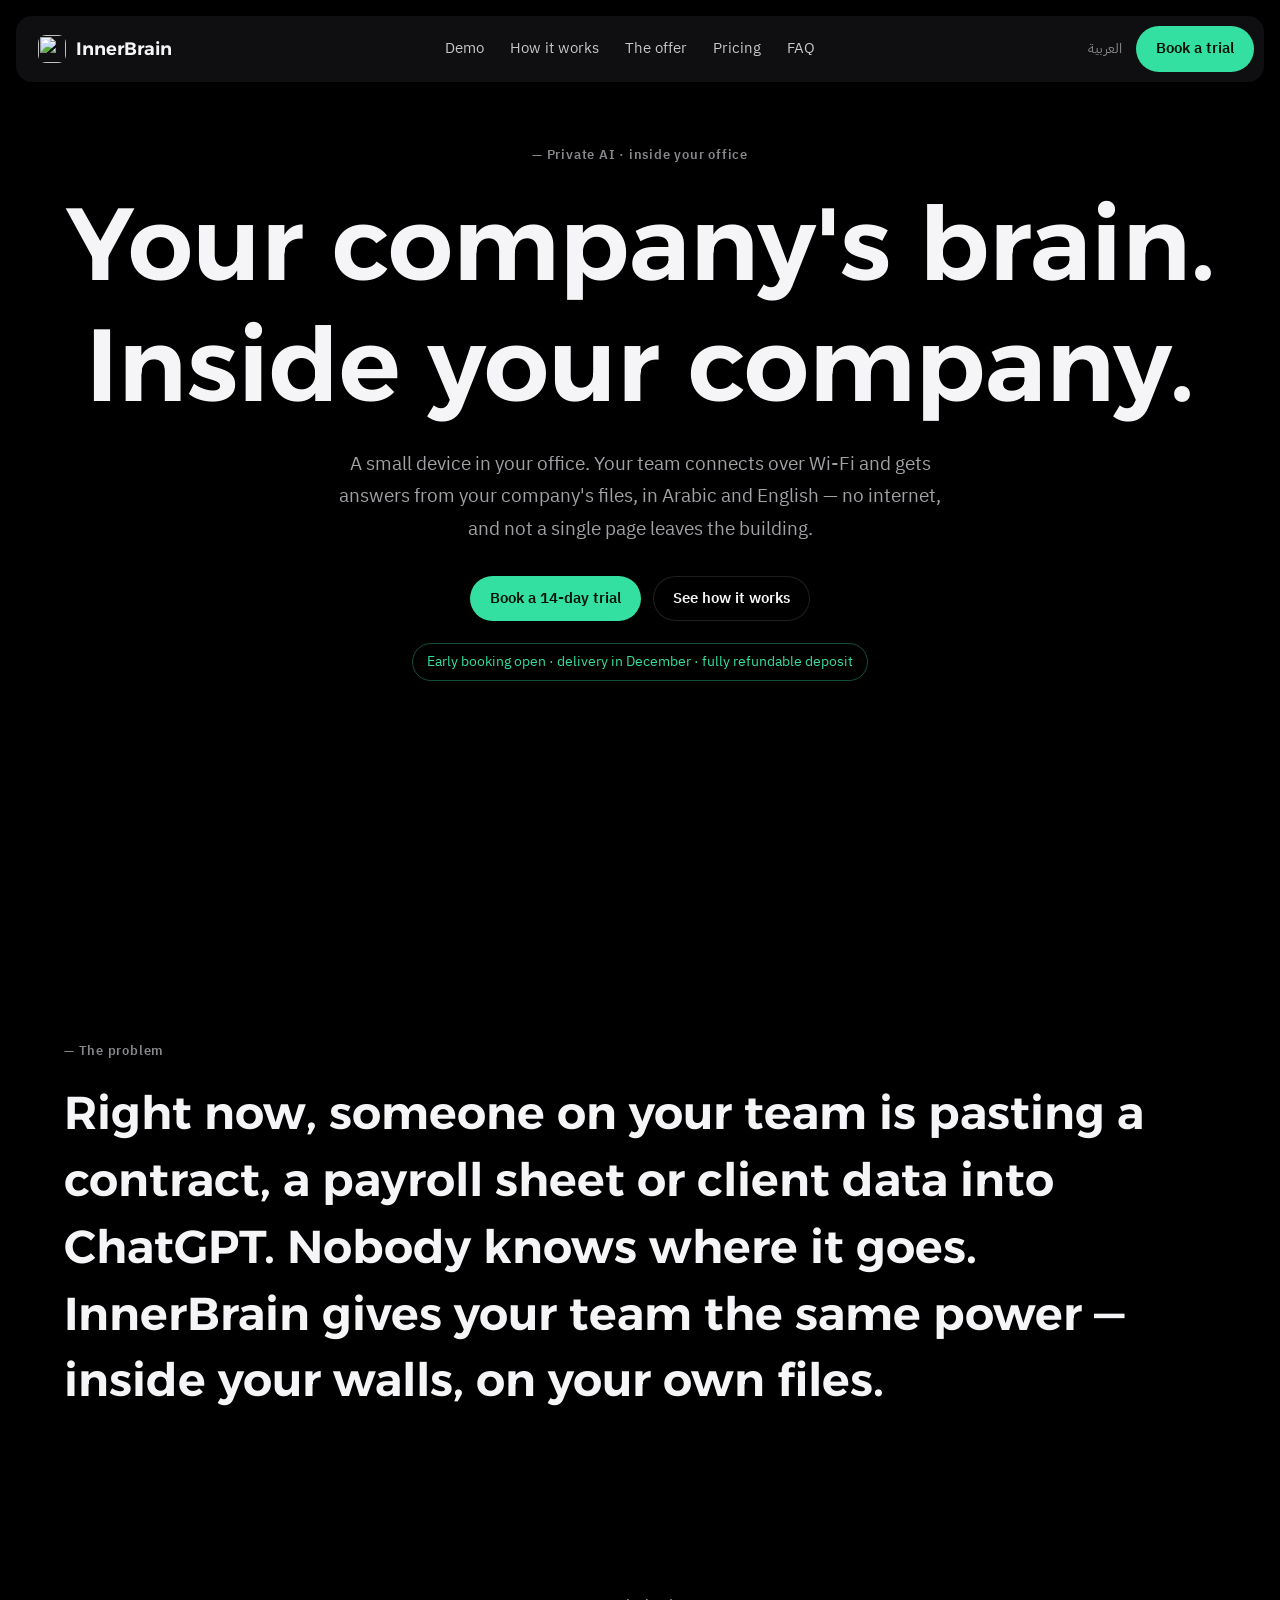
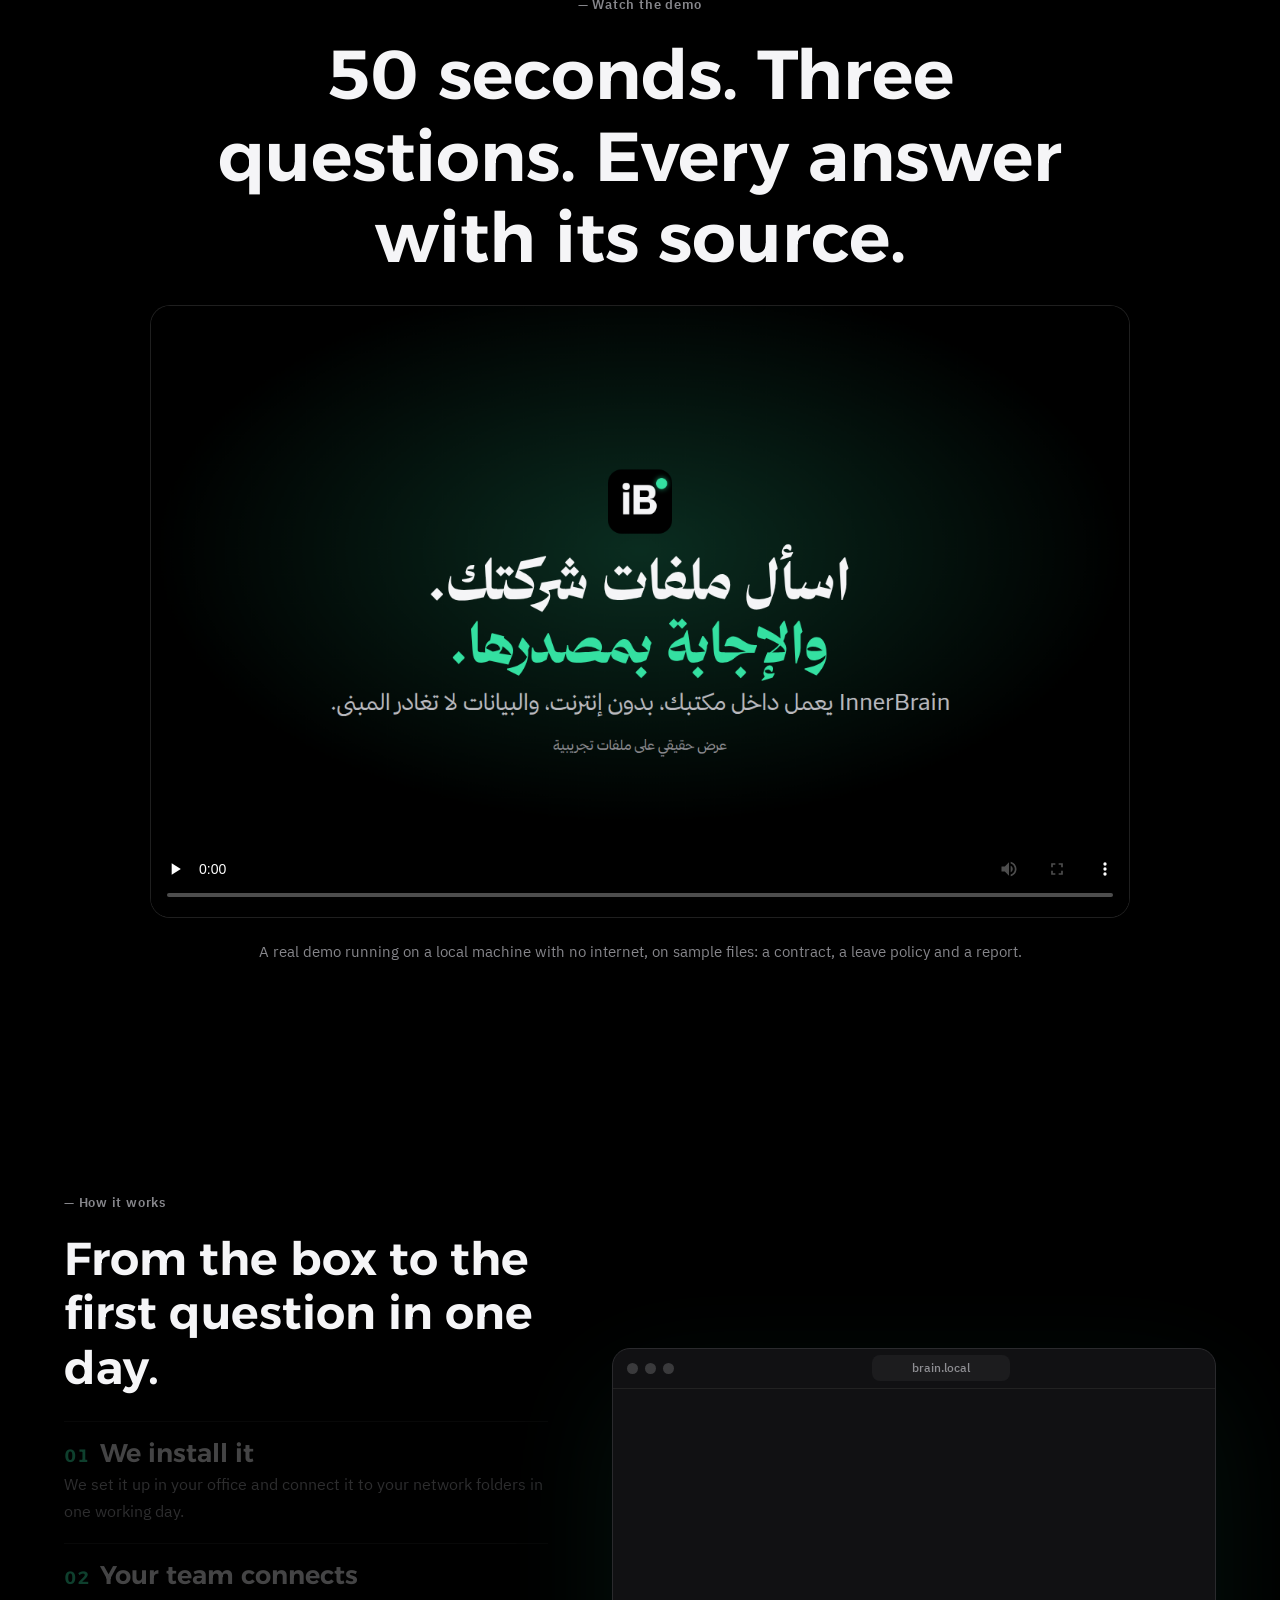
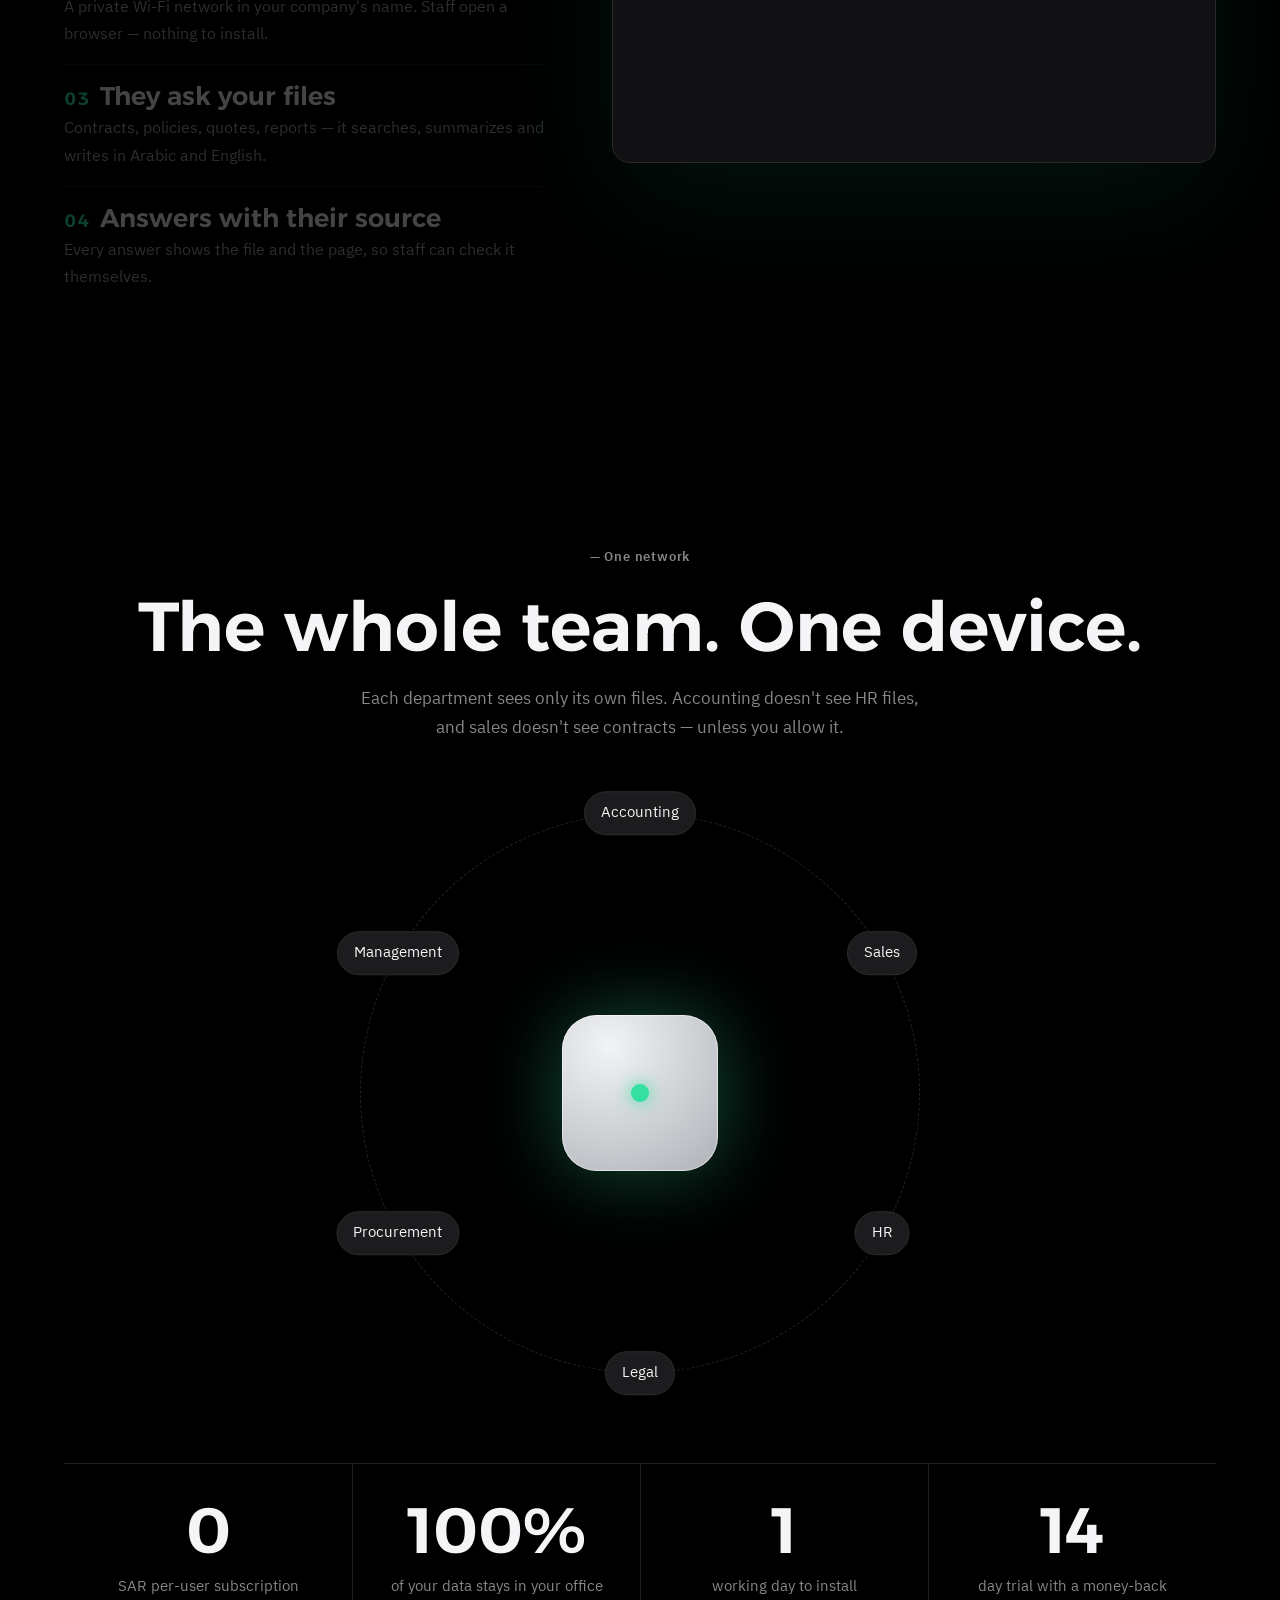
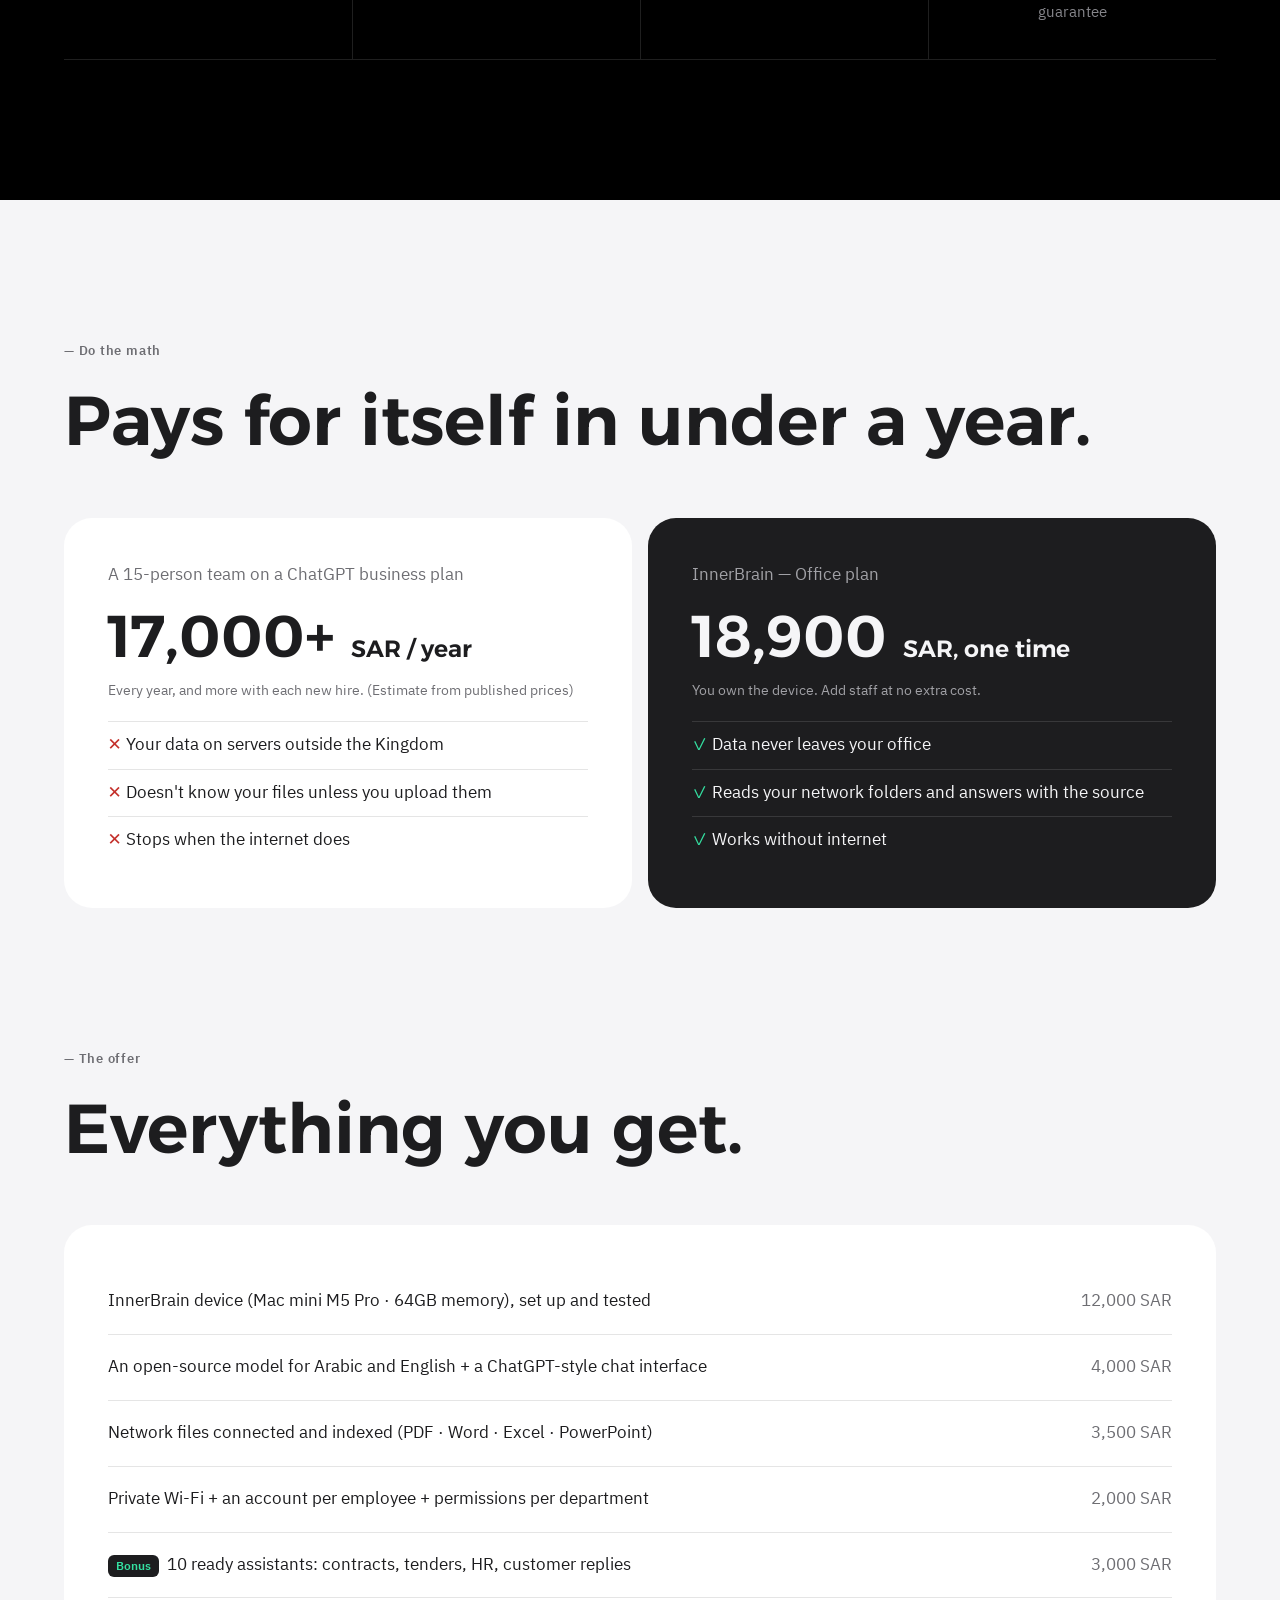
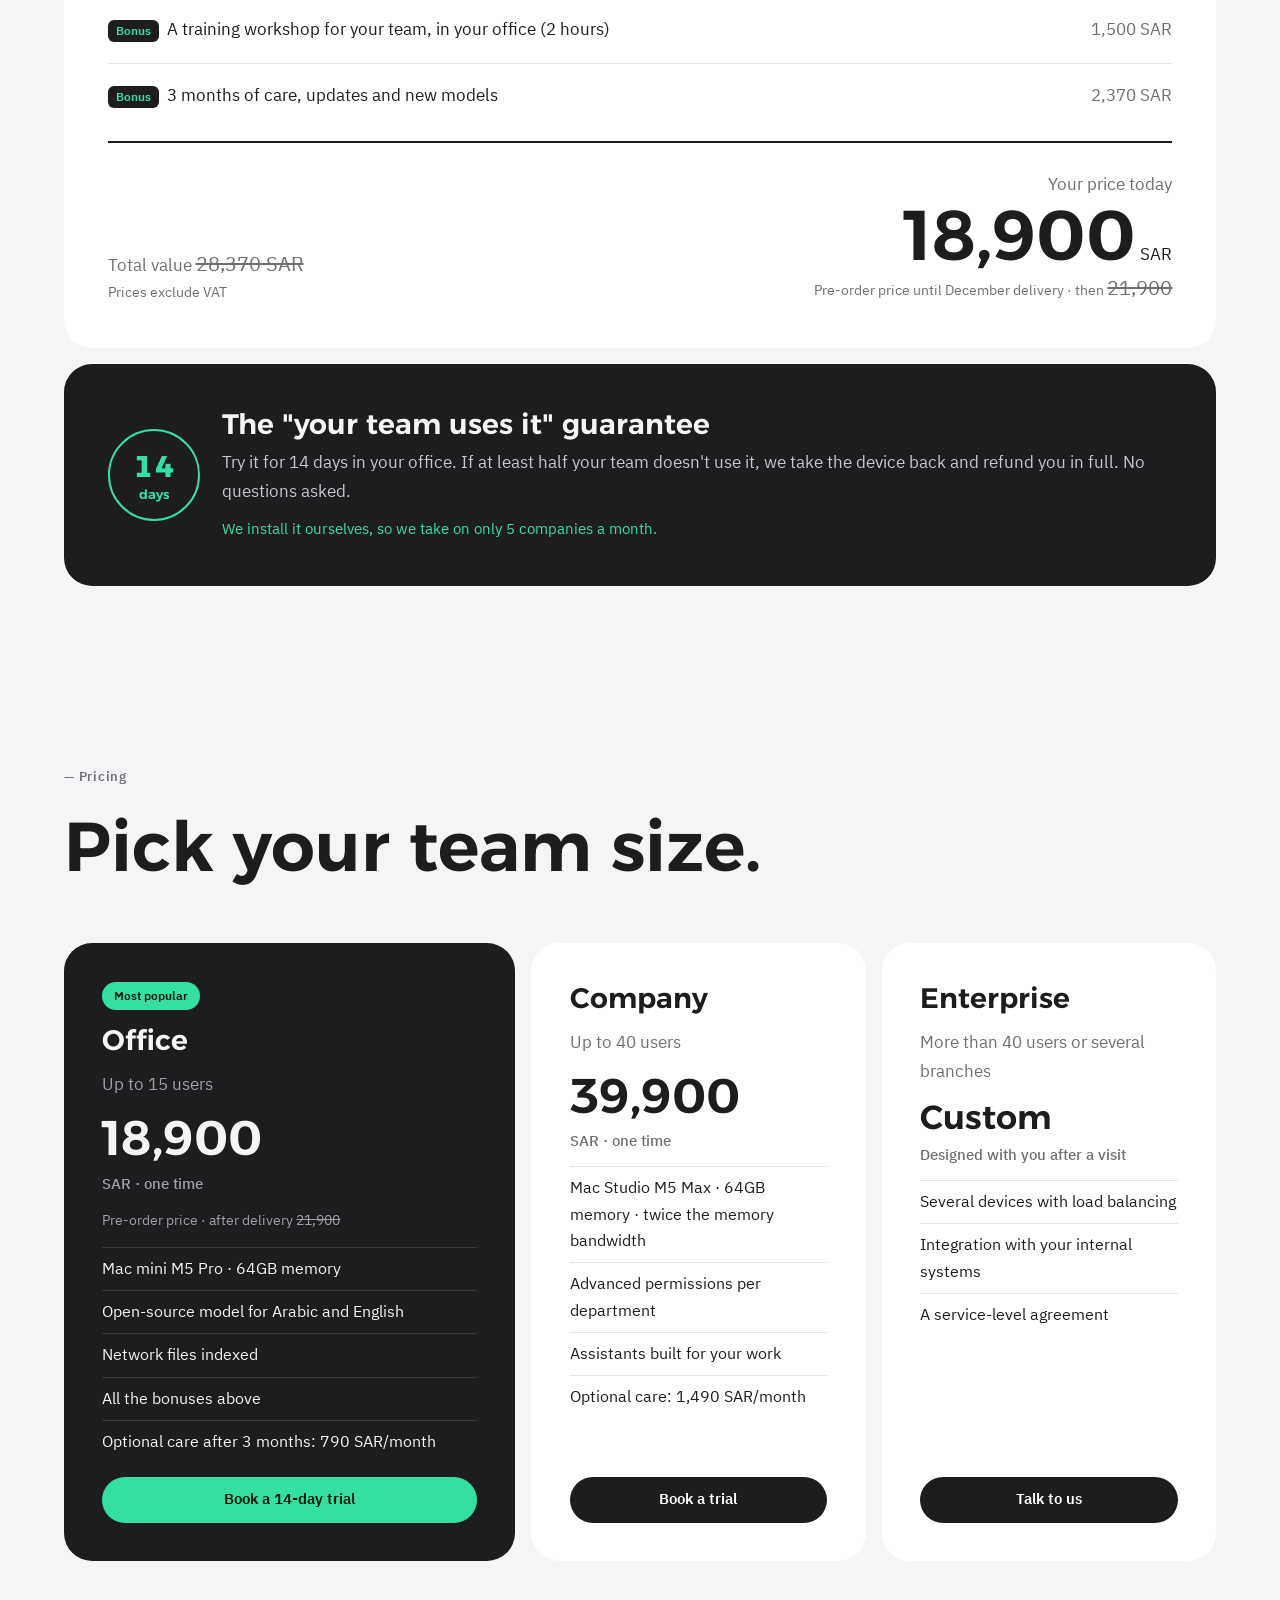
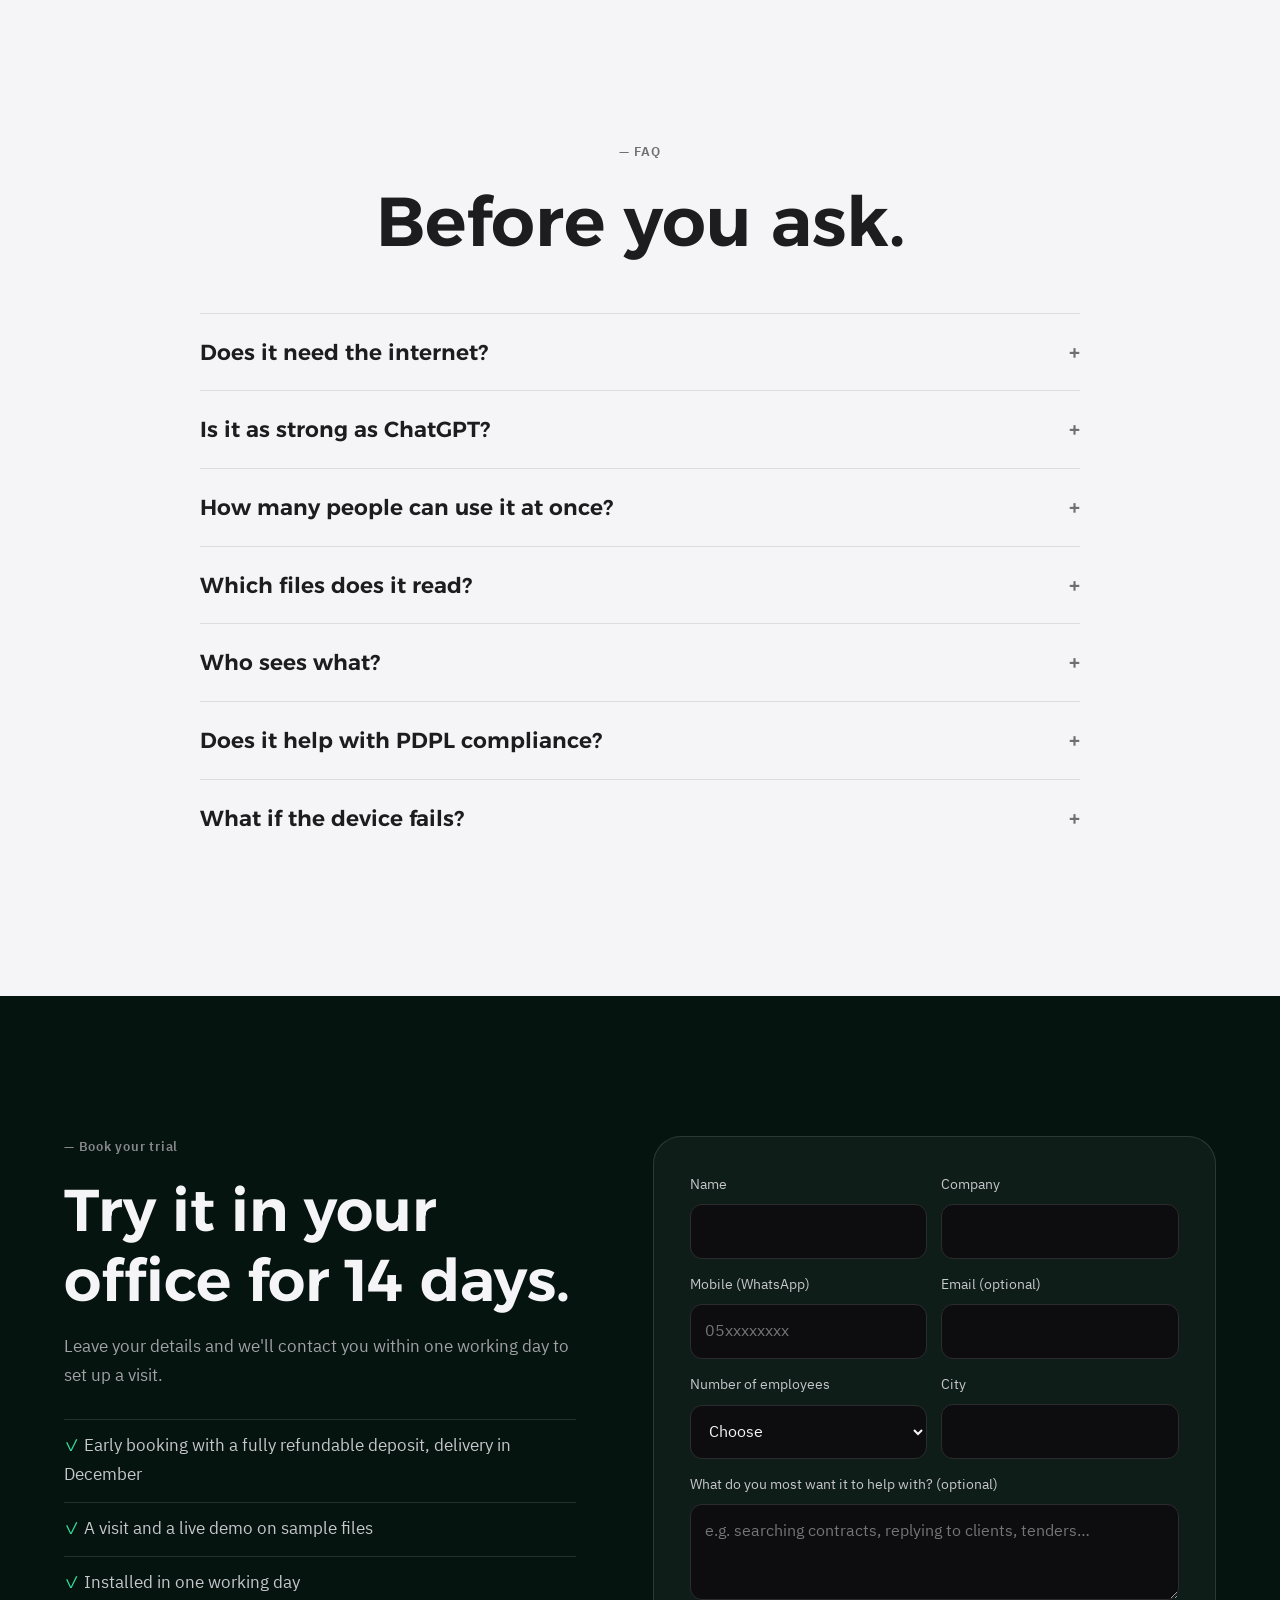
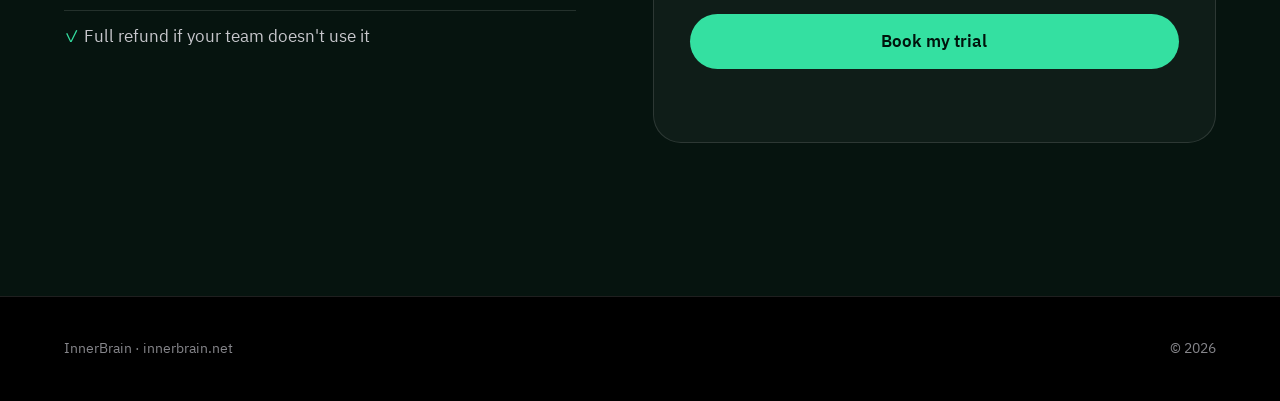
==== commit a47dc3d1: "Remove untested model and speed claims The model is still under test, and only the memory bandwidth " ====
--- a/public/en.html
+++ b/public/en.html
@@ -309,7 +309,7 @@
     </div>
     <div class="stack" data-stagger>
       <div class="row"><span>InnerBrain device (Mac mini M5 Pro · 64GB memory), set up and tested</span><span class="v num">12,000 SAR</span></div>
-      <div class="row"><span>The strongest open-source Arabic model (Jais-3) + a ChatGPT-style chat interface</span><span class="v num">4,000 SAR</span></div>
+      <div class="row"><span>An open-source model for Arabic and English + a ChatGPT-style chat interface</span><span class="v num">4,000 SAR</span></div>
       <div class="row"><span>Network files connected and indexed (PDF · Word · Excel · PowerPoint)</span><span class="v num">3,500 SAR</span></div>
       <div class="row"><span>Private Wi-Fi + an account per employee + permissions per department</span><span class="v num">2,000 SAR</span></div>
       <div class="row"><span><em>Bonus</em>10 ready assistants: contracts, tenders, HR, customer replies</span><span class="v num">3,000 SAR</span></div>
@@ -341,14 +341,14 @@
         <h3>Office</h3>
         <p class="mute">Up to 15 users</p>
         <p class="price num">18,900 <small>SAR · one time</small></p><p class="mute" style="font-size:14px">Pre-order price · after delivery <s class="num">21,900</s></p>
-        <ul><li>Mac mini M5 Pro · 64GB memory</li><li>Open-source Arabic model for Arabic and English</li><li>Network files indexed</li><li>All the bonuses above</li><li>Optional care after 3 months: <span class="num">790</span> SAR/month</li></ul>
+        <ul><li>Mac mini M5 Pro · 64GB memory</li><li>Open-source model for Arabic and English</li><li>Network files indexed</li><li>All the bonuses above</li><li>Optional care after 3 months: <span class="num">790</span> SAR/month</li></ul>
         <a class="pill" href="#book" data-tier="office">Book a 14-day trial</a>
       </div>
       <div class="tier">
         <h3>Company</h3>
         <p class="mute">Up to 40 users</p>
         <p class="price num">39,900 <small>SAR · one time</small></p>
-        <ul><li>Mac Studio M5 Max · 64GB memory · twice the speed</li><li>Advanced permissions per department</li><li>Assistants built for your work</li><li>Optional care: <span class="num">1,490</span> SAR/month</li></ul>
+        <ul><li>Mac Studio M5 Max · 64GB memory · twice the memory bandwidth</li><li>Advanced permissions per department</li><li>Assistants built for your work</li><li>Optional care: <span class="num">1,490</span> SAR/month</li></ul>
         <a class="pill" href="#book" data-tier="company">Book a trial</a>
       </div>
       <div class="tier">
